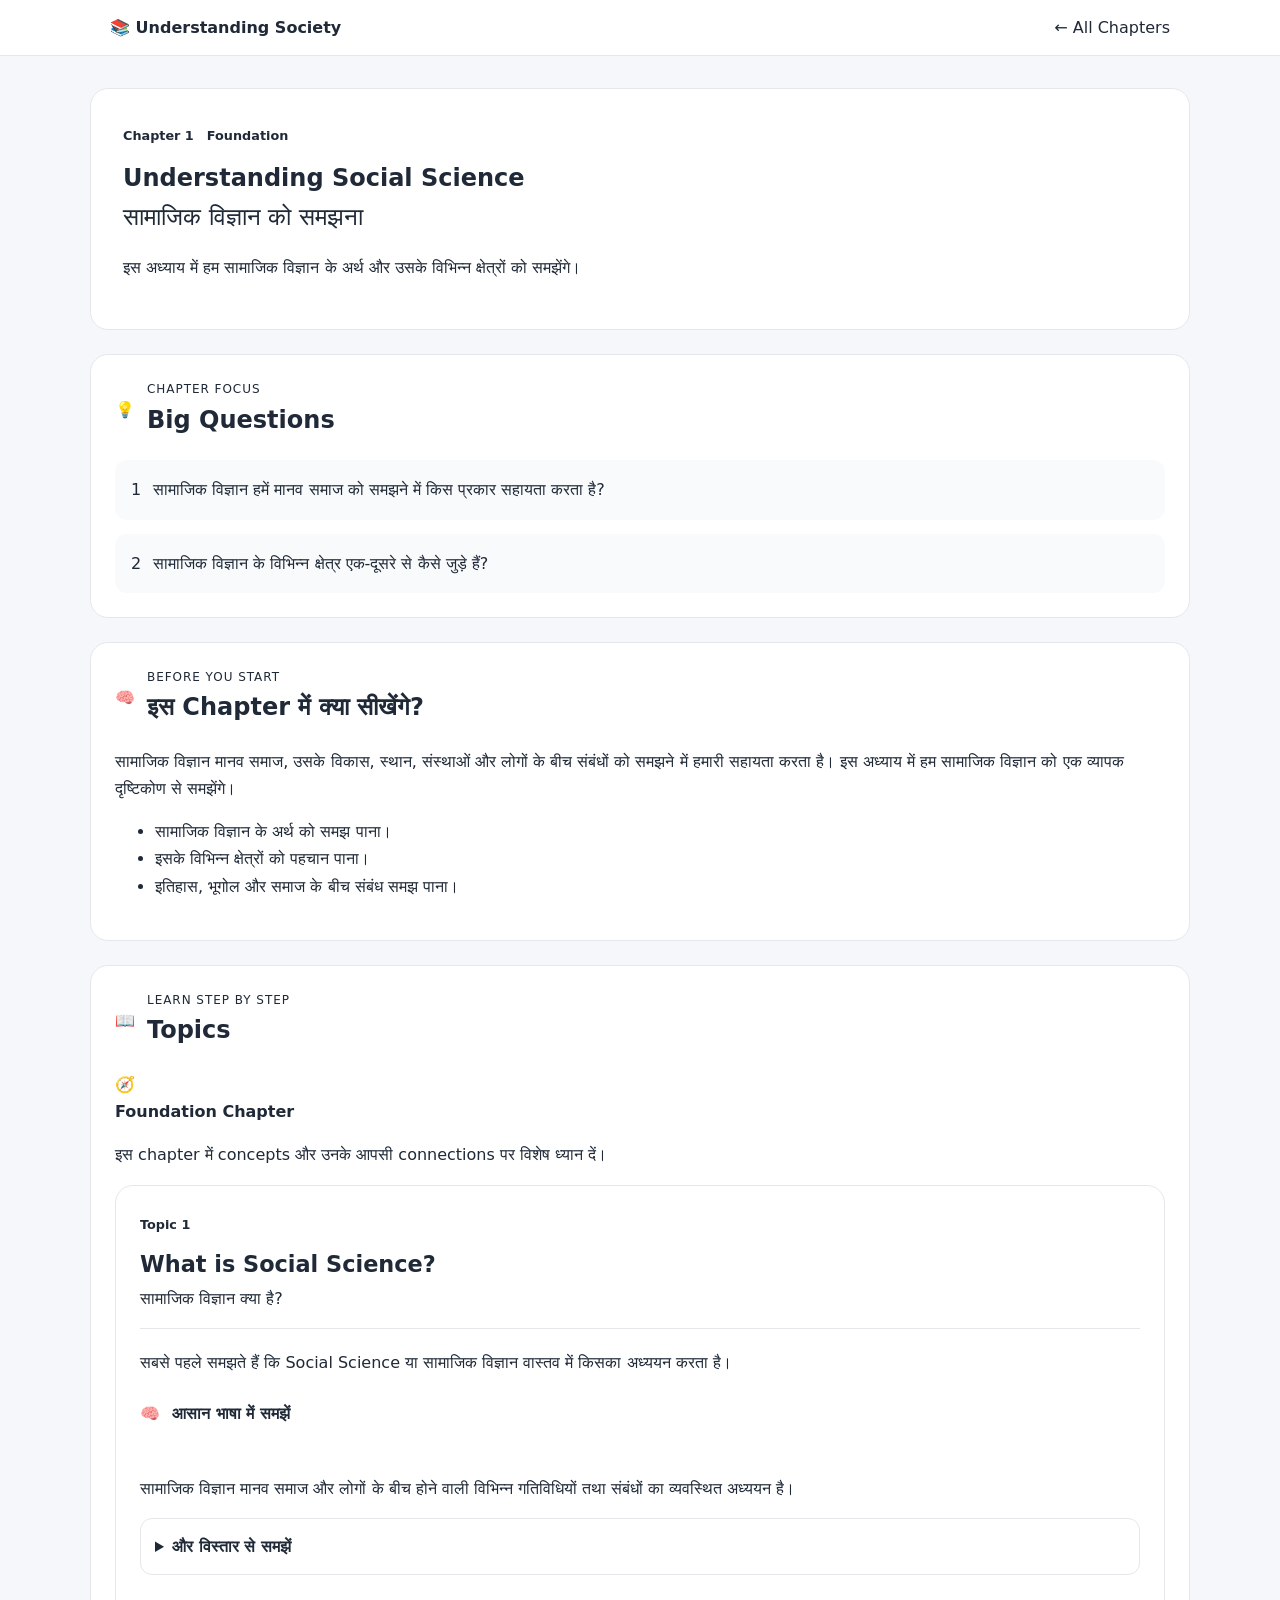
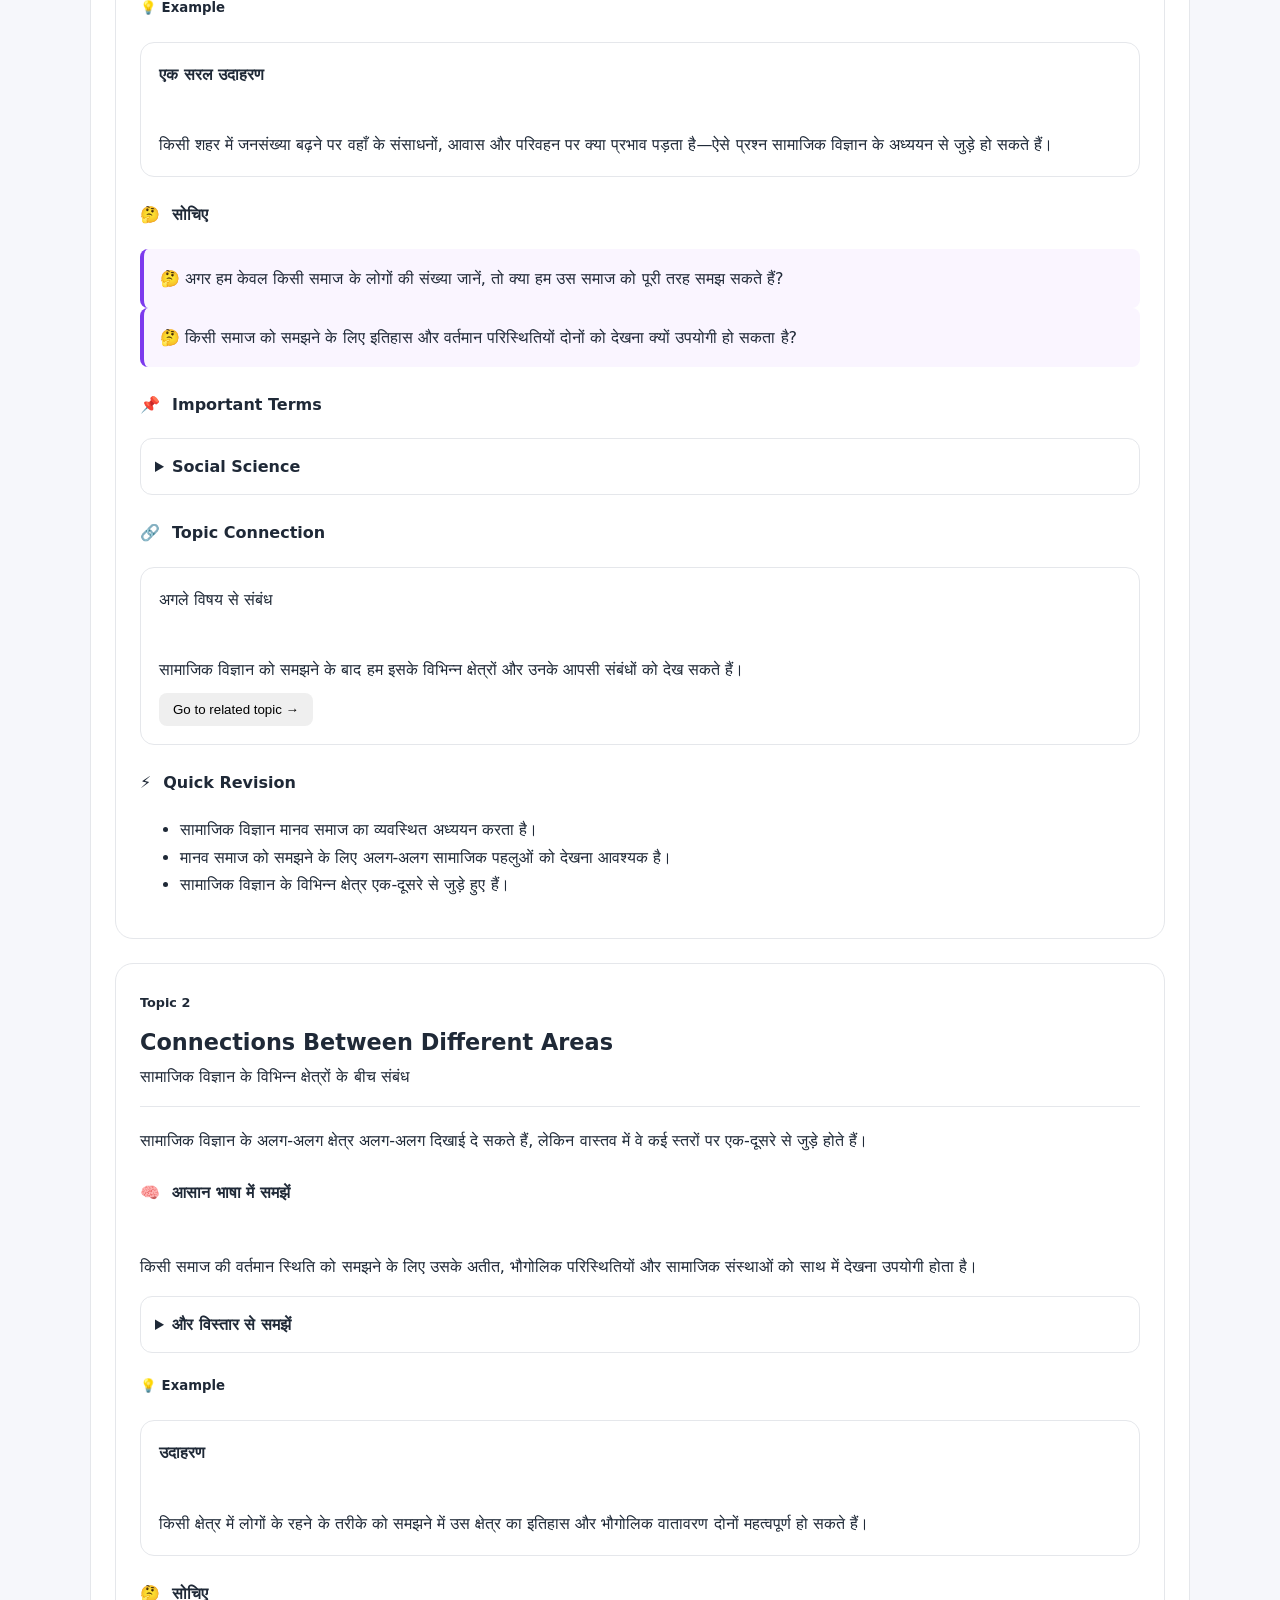
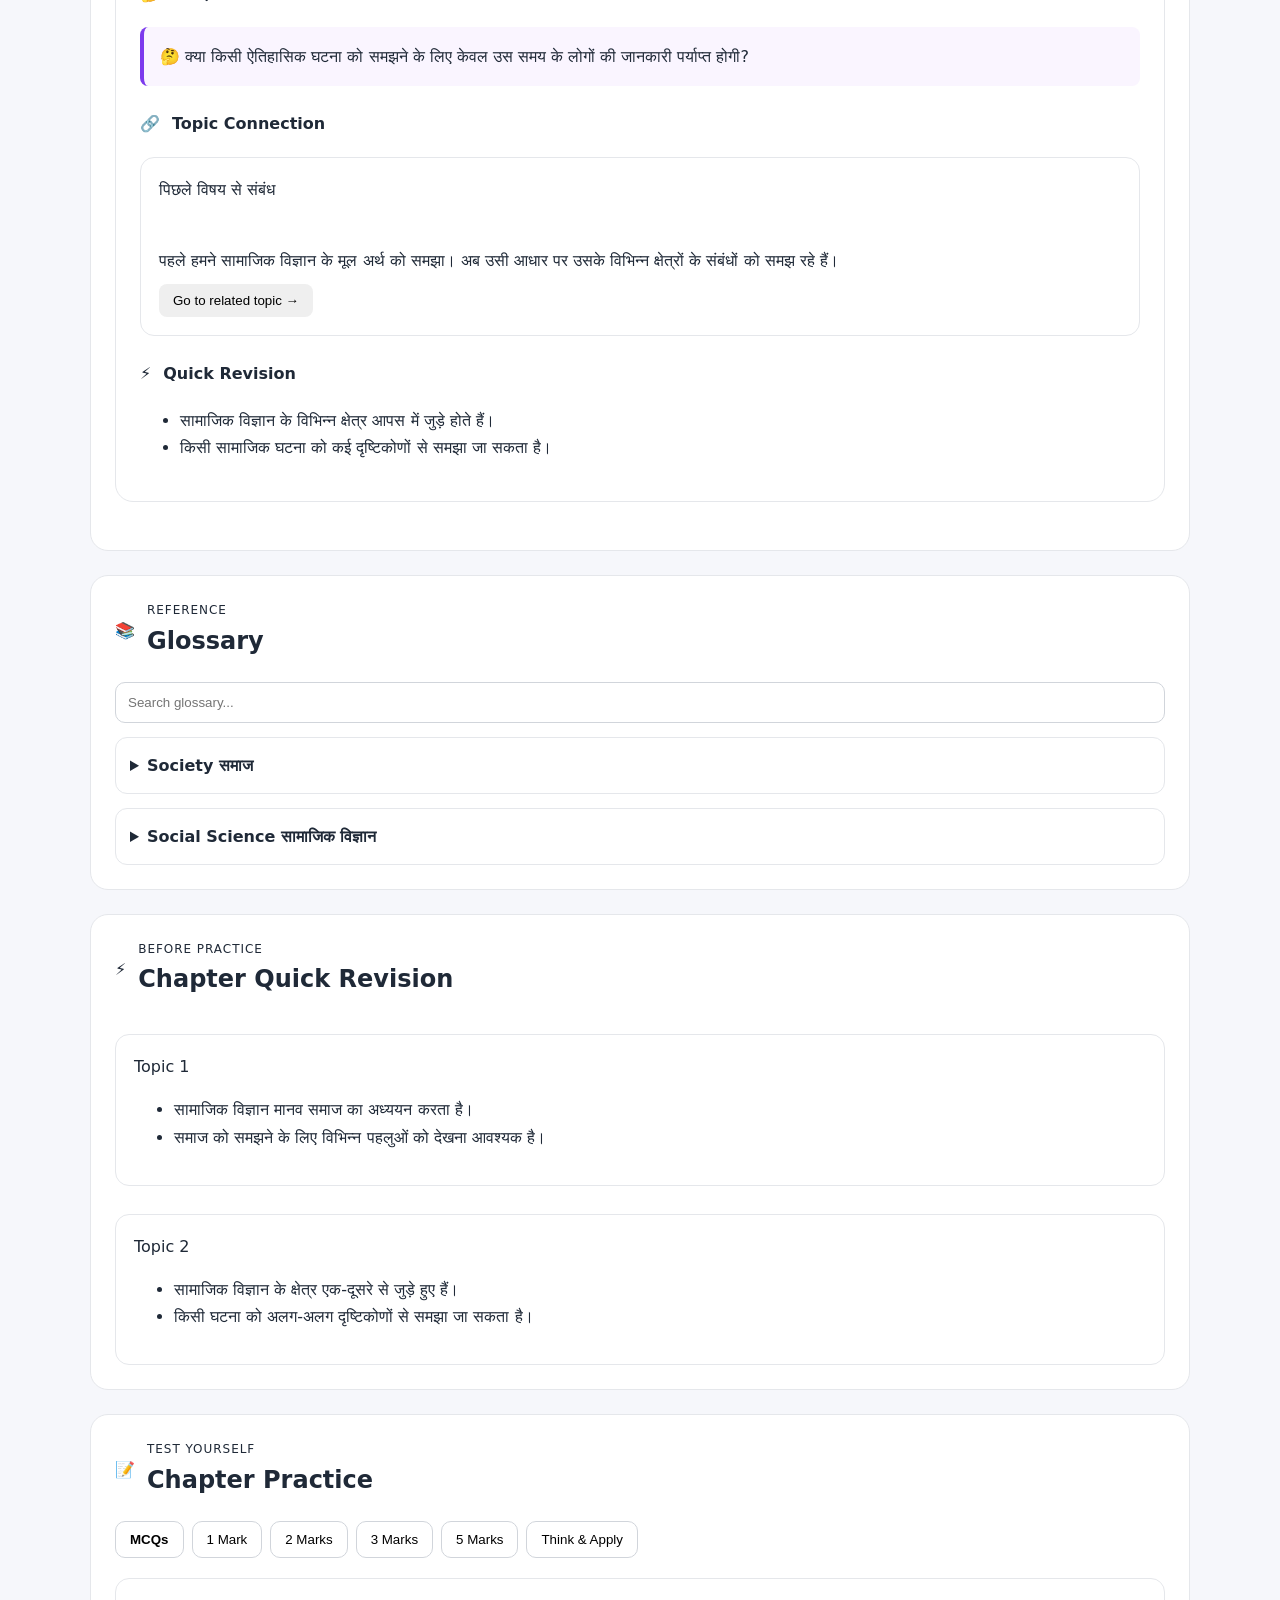
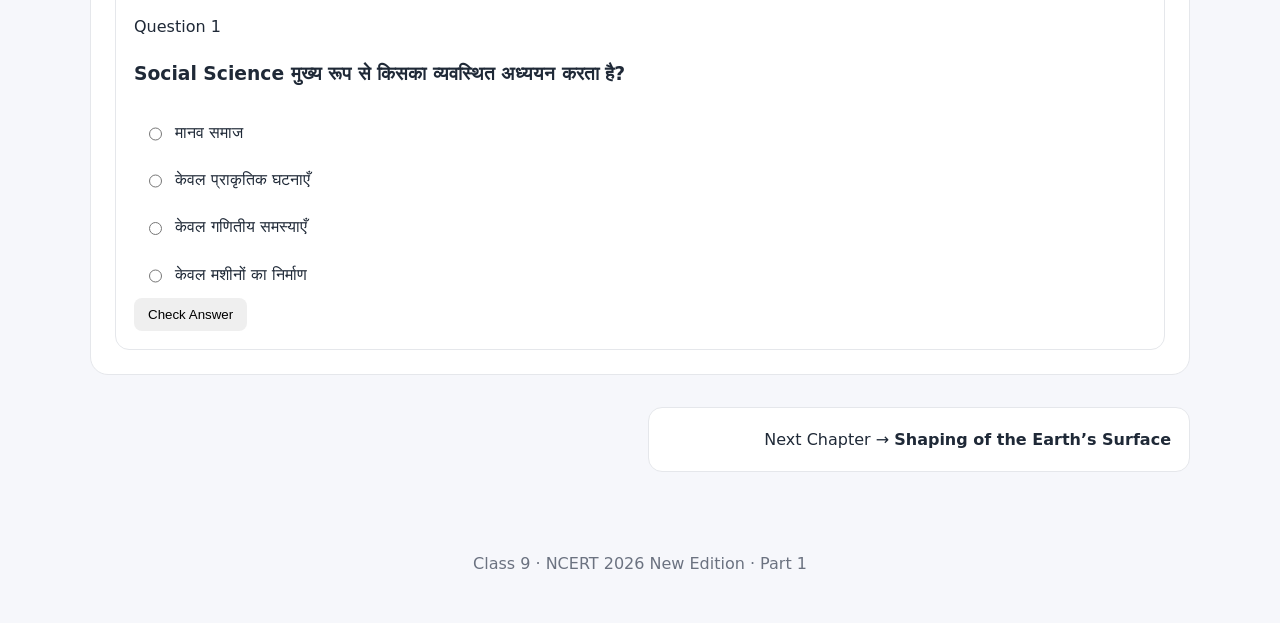
==== chapter.html @ 1501742d "feat: add dynamic social science learning foundation" ====
<!DOCTYPE html>
<html lang="hi">

<head>
    <meta charset="UTF-8">
    <meta name="viewport" content="width=device-width, initial-scale=1.0">

    <title>Chapter | Understanding Society</title>

    <link rel="stylesheet" href="./css/chapter.css">
</head>

<body>

    <header class="site-header">
        <div class="header-inner">

            <a href="./index.html" class="brand">
                📚 Understanding Society
            </a>

            <a href="./index.html" class="back-link">
                ← All Chapters
            </a>

        </div>
    </header>


    <main id="chapter-content">

        <!-- Loading state -->
        <section id="chapter-loading" class="state-card">
            Loading chapter...
        </section>

    </main>


    <footer class="site-footer">
        <p>
            Class 9 · NCERT 2026 New Edition · Part 1
        </p>
    </footer>


    <!--
        IMPORTANT:
        This page uses ES Modules.
        Run through Live Server / local HTTP server.
        Do not directly open chapter.html with file://
    -->

    <script type="module" src="./js/chapter.js"></script>

</body>

</html>
---- css/chapter.css ----
* {
    box-sizing: border-box;
}

html {
    scroll-behavior: smooth;
}

body {
    margin: 0;
    font-family: system-ui, sans-serif;
    background: #f6f7fb;
    color: #1f2937;
    line-height: 1.7;
}

.site-header {
    position: sticky;
    top: 0;
    z-index: 100;
    background: #ffffff;
    border-bottom: 1px solid #e5e7eb;
}

.header-inner {
    max-width: 1100px;
    margin: auto;
    padding: 14px 20px;

    display: flex;
    align-items: center;
    justify-content: space-between;
    gap: 16px;
}

.brand,
.back-link {
    text-decoration: none;
    color: inherit;
}

.brand {
    font-weight: 700;
}

main {
    width: min(1100px, calc(100% - 32px));
    margin: 32px auto;
}

.content-section,
.chapter-header,
.topic-card {
    background: #ffffff;
    border: 1px solid #e5e7eb;
    border-radius: 18px;
    padding: 24px;
    margin-bottom: 24px;
}

.chapter-header {
    padding: 32px;
}

.chapter-number,
.subject-badge,
.topic-number,
.question-meta {
    display: inline-block;
    font-size: 0.8rem;
    font-weight: 700;
    margin-right: 8px;
}

.chapter-header h1 {
    margin: 16px 0 4px;
    line-height: 1.2;
}

.chapter-header h2 {
    margin: 0;
    font-weight: 500;
}

.section-heading {
    display: flex;
    align-items: center;
    gap: 12px;
    margin-bottom: 20px;
}

.section-heading h2,
.section-heading h3,
.section-heading h4 {
    margin: 0;
}

.eyebrow {
    margin: 0;
    font-size: 0.75rem;
    text-transform: uppercase;
    letter-spacing: 0.08em;
}

.question-list,
.terms-grid,
.revision-grid {
    display: grid;
    gap: 14px;
}

.big-question {
    display: flex;
    gap: 12px;
    padding: 16px;
    background: #f8fafc;
    border-radius: 12px;
}

.big-question p {
    margin: 0;
}

.topic-header {
    border-bottom: 1px solid #e5e7eb;
    padding-bottom: 16px;
    margin-bottom: 20px;
}

.topic-header h3 {
    margin: 8px 0 2px;
    font-size: 1.4rem;
}

.topic-hindi-title {
    margin: 0;
}

.topic-section {
    margin-top: 24px;
}

.topic-section p {
    white-space: pre-line;
}

.deep-dive,
.glossary-item,
.term-card {
    border: 1px solid #e5e7eb;
    border-radius: 12px;
    padding: 14px;
    margin-top: 14px;
}

summary {
    cursor: pointer;
    font-weight: 600;
}

.curiosity-card {
    padding: 16px;
    border-left: 4px solid #7c3aed;
    background: #faf5ff;
    border-radius: 8px;
}

.terms-grid {
    grid-template-columns: repeat(auto-fit, minmax(180px, 1fr));
}

.term-card {
    margin: 0;
}

.term-details {
    padding-top: 12px;
}

.connection-card,
.example-card,
.revision-card,
.apply-question,
.written-question,
.mcq-card {
    padding: 18px;
    border: 1px solid #e5e7eb;
    border-radius: 14px;
    margin-top: 14px;
}

.connection-card p,
.example-card p {
    margin-bottom: 0;
}

.topic-jump,
.check-answer {
    border: 0;
    border-radius: 8px;
    padding: 9px 14px;
    cursor: pointer;
}

.topic-jump {
    margin-top: 10px;
}

.history-timeline {
    display: flex;
    gap: 12px;
    overflow-x: auto;
    padding: 20px 4px;
}

.timeline-event {
    min-width: 180px;
    border: 1px solid #e5e7eb;
    background: #ffffff;
    padding: 16px;
    border-radius: 14px;
    text-align: left;
    cursor: pointer;
}

.timeline-event strong,
.timeline-event small {
    display: block;
}

.timeline-date {
    font-size: 0.8rem;
    font-weight: 700;
}

.process-step,
.concept-node,
.chain-node {
    display: flex;
    gap: 14px;
    padding: 16px;
    border: 1px solid #e5e7eb;
    border-radius: 12px;
    margin-top: 12px;
}

.process-step>span,
.concept-node>span,
.chain-node>span {
    min-width: 32px;
    height: 32px;
    display: grid;
    place-items: center;
    border-radius: 50%;
    background: #eef2ff;
    font-weight: 700;
}

.practice-tabs {
    display: flex;
    gap: 8px;
    overflow-x: auto;
    margin-bottom: 20px;
}

.practice-tab {
    flex-shrink: 0;
    border: 1px solid #d1d5db;
    background: #ffffff;
    padding: 10px 14px;
    border-radius: 10px;
    cursor: pointer;
}

.practice-tab.active {
    font-weight: 700;
}

.practice-panel {
    display: none;
}

.practice-panel.active {
    display: block;
}

.mcq-option {
    display: flex;
    gap: 10px;
    padding: 10px;
    cursor: pointer;
}

.mcq-feedback {
    margin-top: 14px;
    padding: 12px;
    border-radius: 10px;
}

.mcq-feedback.correct {
    background: #ecfdf5;
}

.mcq-feedback.wrong {
    background: #fff7ed;
}

.mcq-feedback.warning {
    background: #fefce8;
}

.glossary-search input {
    width: 100%;
    padding: 12px;
    border: 1px solid #d1d5db;
    border-radius: 10px;
}

.chapter-navigation {
    display: grid;
    grid-template-columns: 1fr 1fr;
    gap: 16px;
    margin-top: 32px;
}

.nav-card {
    padding: 18px;
    background: #ffffff;
    border: 1px solid #e5e7eb;
    border-radius: 14px;
    text-decoration: none;
    color: inherit;
}

.nav-card.next {
    text-align: right;
}

.topic-highlight {
    outline: 3px solid #a78bfa;
    transition: outline 0.2s ease;
}

.state-card {
    padding: 40px;
    text-align: center;
    background: #ffffff;
    border-radius: 18px;
}

.site-footer {
    text-align: center;
    padding: 30px;
    color: #6b7280;
}


@media (max-width: 640px) {

    main {
        width: min(100% - 20px, 1100px);
        margin: 20px auto;
    }

    .content-section,
    .chapter-header,
    .topic-card {
        padding: 18px;
        border-radius: 14px;
    }

    .chapter-header {
        padding: 22px;
    }

    .chapter-header h1 {
        font-size: 1.7rem;
    }

    .chapter-navigation {
        grid-template-columns: 1fr;
    }

    .nav-card.next {
        text-align: left;
    }

    .header-inner {
        padding: 12px;
    }

    .brand {
        font-size: 0.9rem;
    }

    .back-link {
        font-size: 0.85rem;
    }
}

/* Home Page Styles */
.chapters-grid {
    display: grid;
    grid-template-columns: repeat(auto-fit, minmax(300px, 1fr));
    gap: 20px;
    margin-top: 24px;
}

.chapter-card {
    display: flex;
    flex-direction: column;
    justify-content: space-between;
    text-decoration: none;
    color: inherit;
    transition: transform 0.2s ease, box-shadow 0.2s ease;
}

.chapter-card:hover {
    transform: translateY(-3px);
    box-shadow: 0 10px 25px -5px rgba(0, 0, 0, 0.08);
}

.chapter-card h3 {
    margin: 12px 0 4px;
    font-size: 1.25rem;
}

.chapter-card h4 {
    margin: 0 0 12px;
    font-weight: 500;
    color: #4b5563;
}

.chapter-card p {
    margin-bottom: 20px;
    color: #6b7280;
}

.primary-button {
    display: inline-block;
    background: #4f46e5;
    color: #ffffff;
    padding: 10px 18px;
    border-radius: 10px;
    text-decoration: none;
    font-weight: 600;
    width: fit-content;
}

.primary-button:hover {
    background: #4338ca;
}
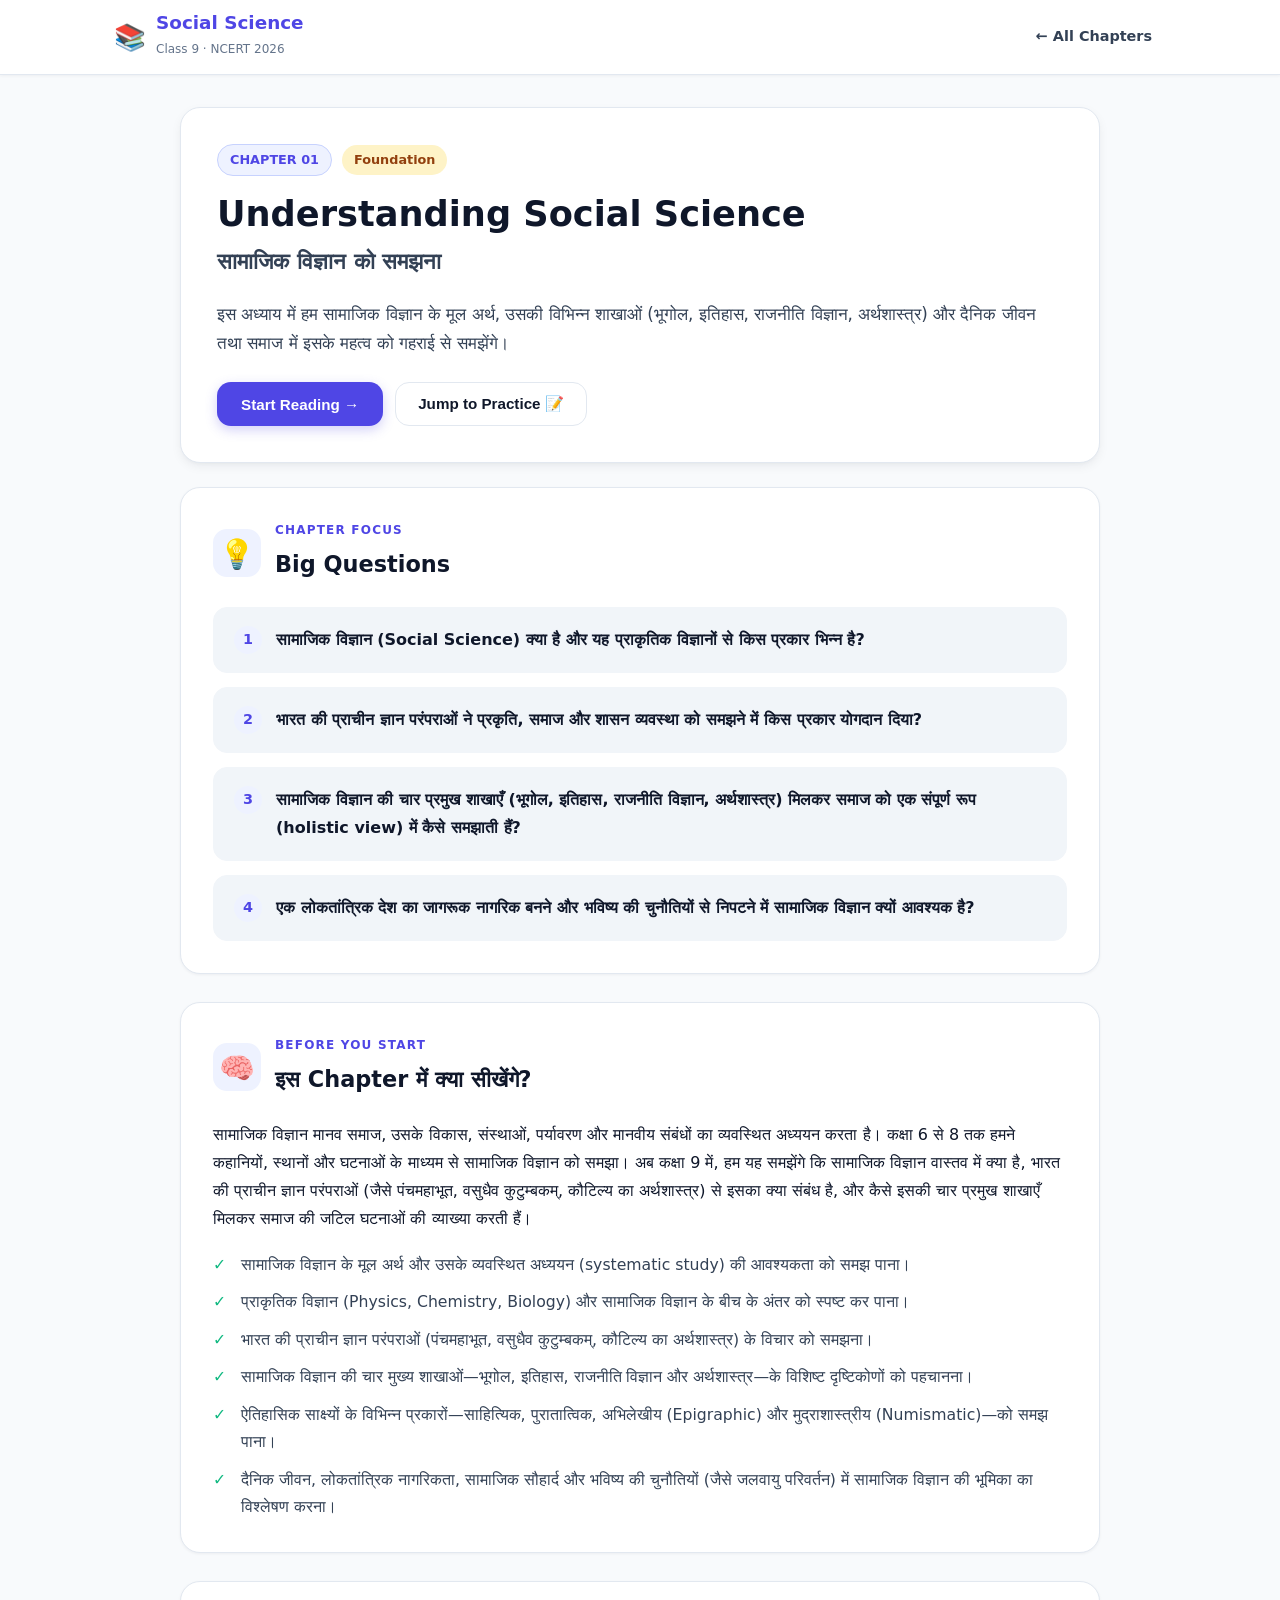
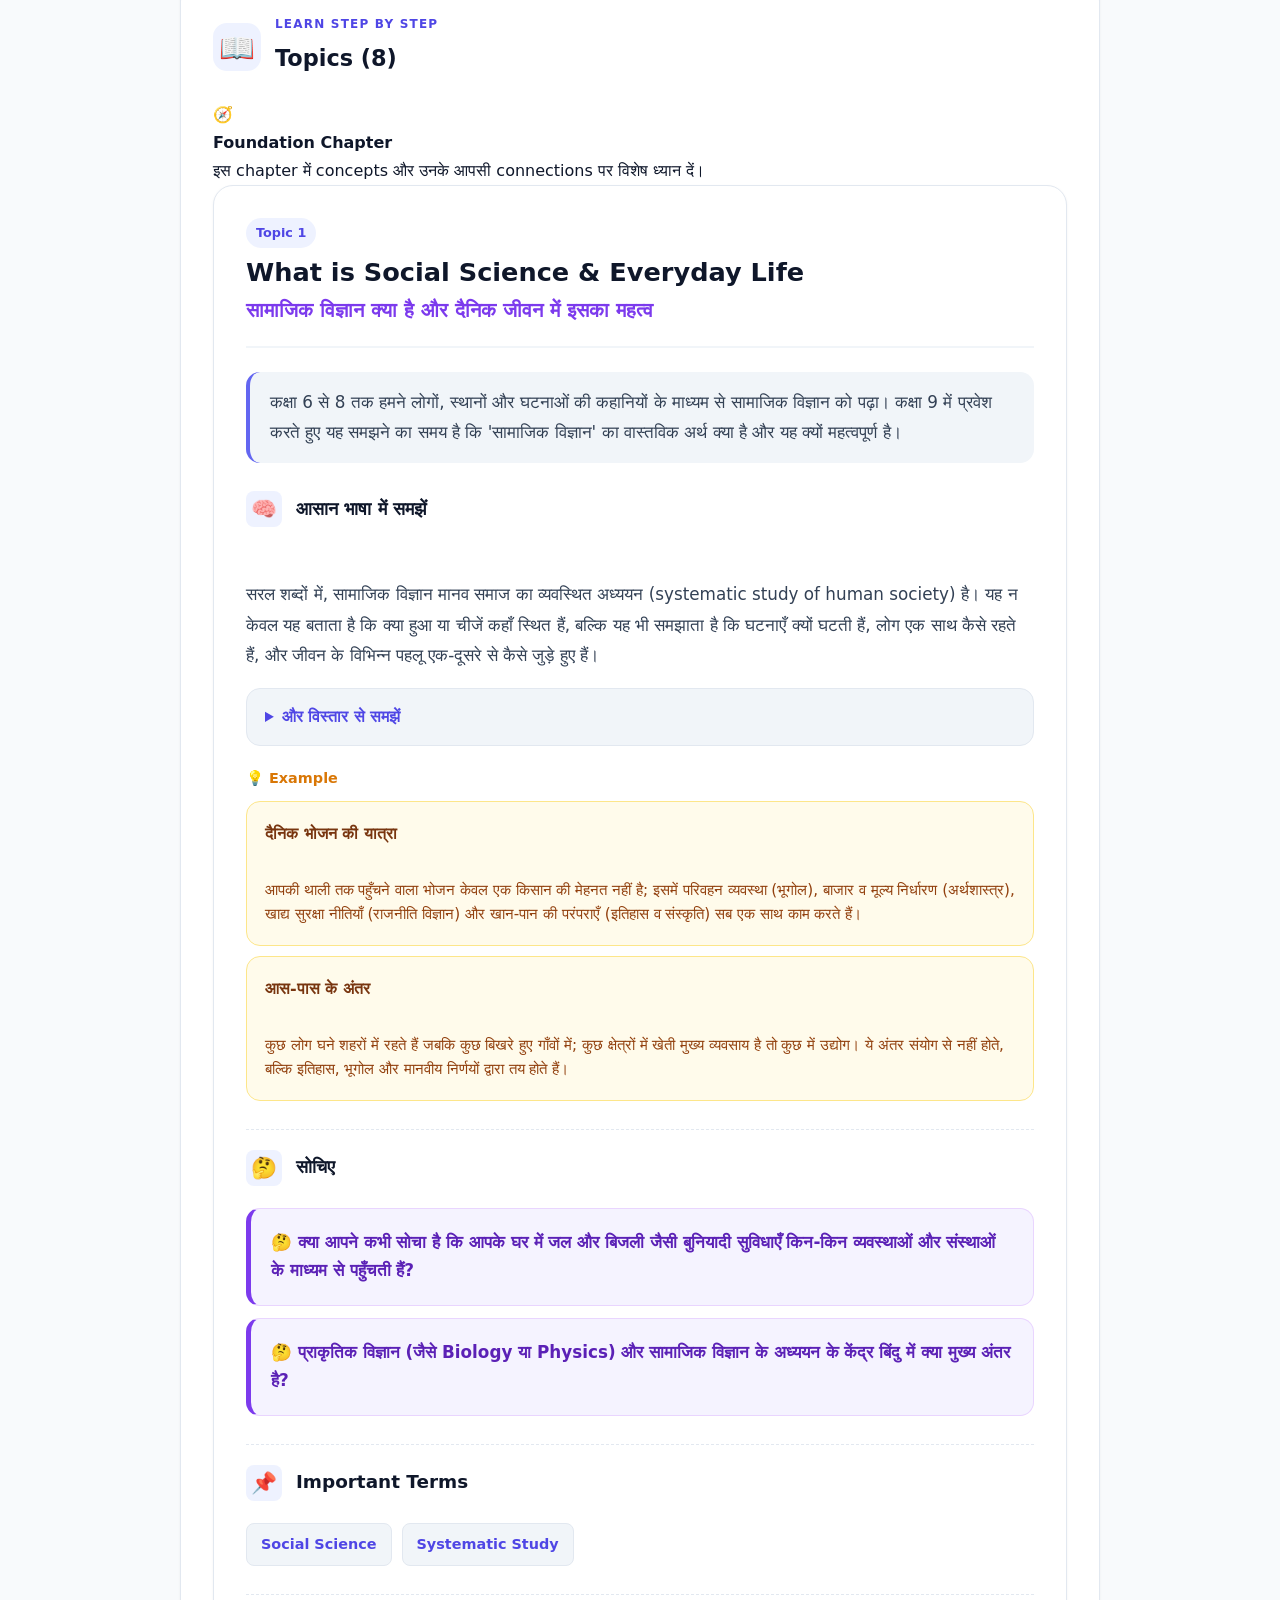
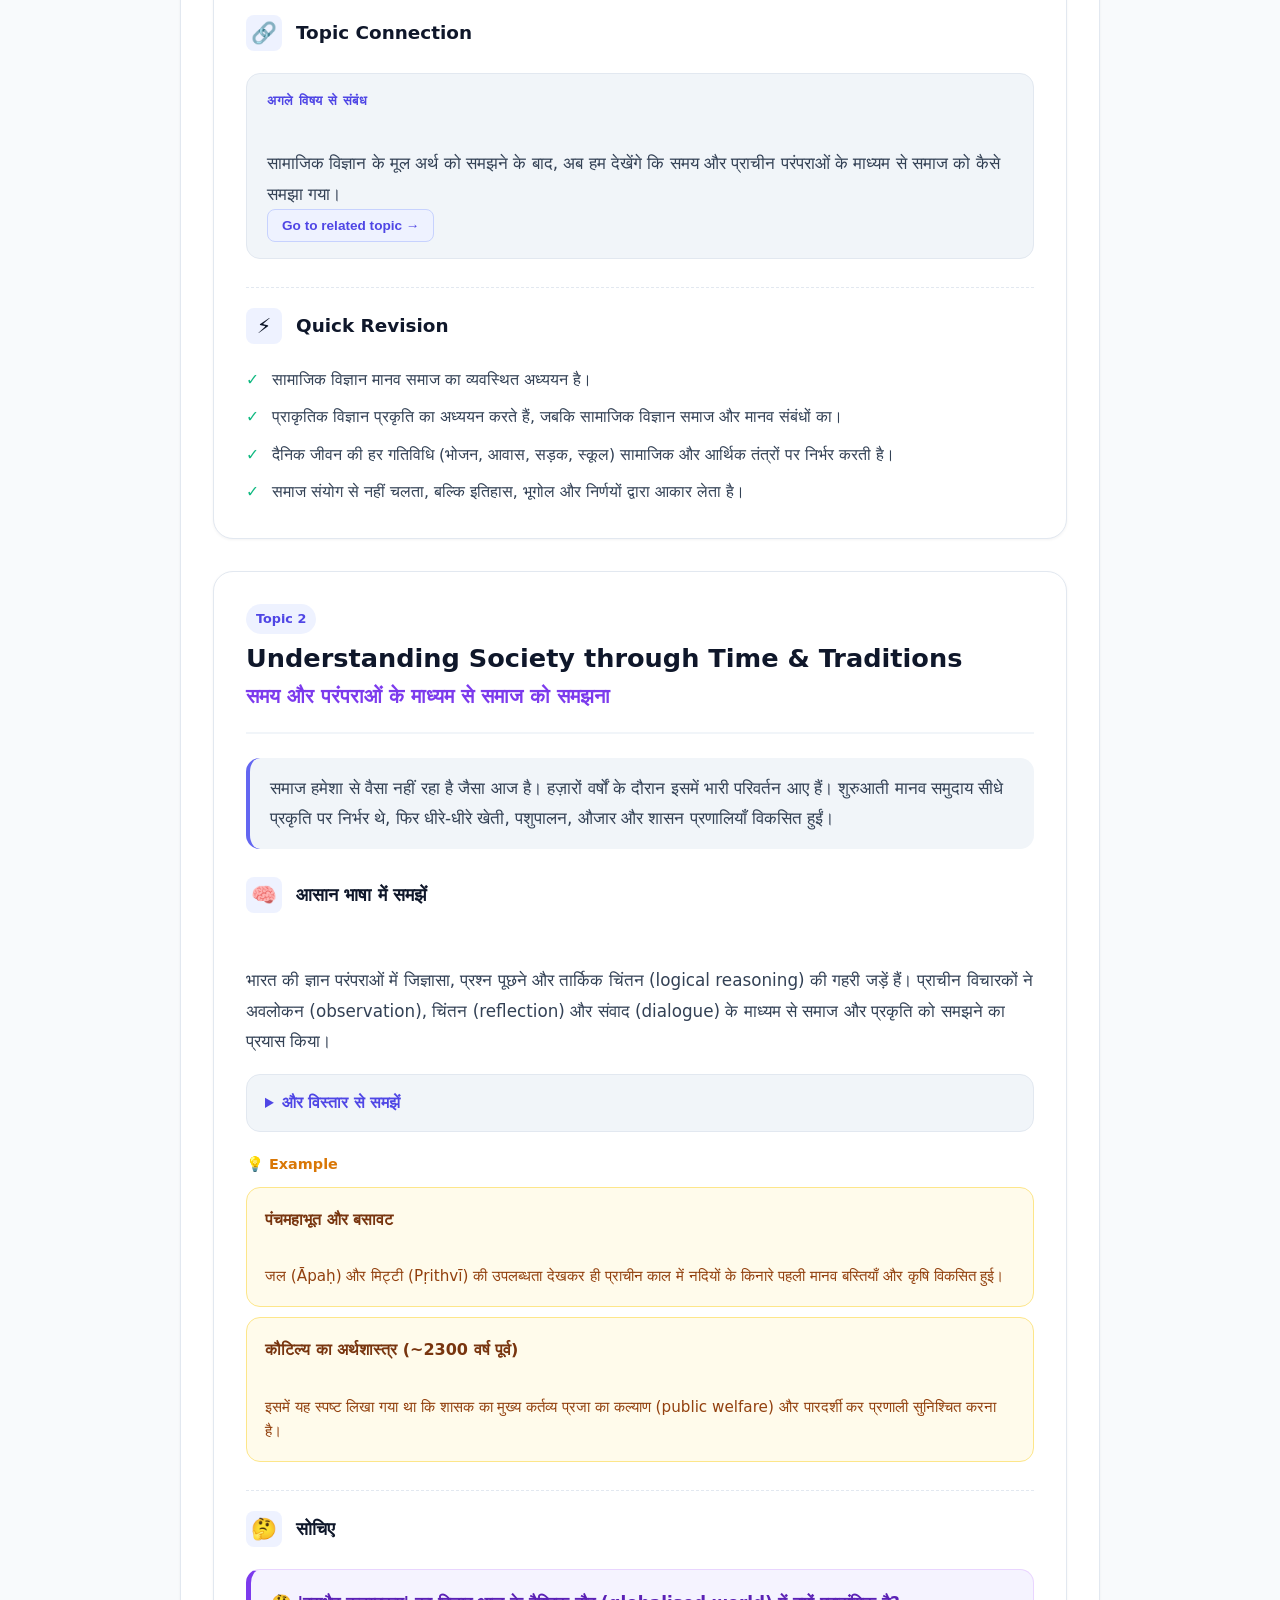
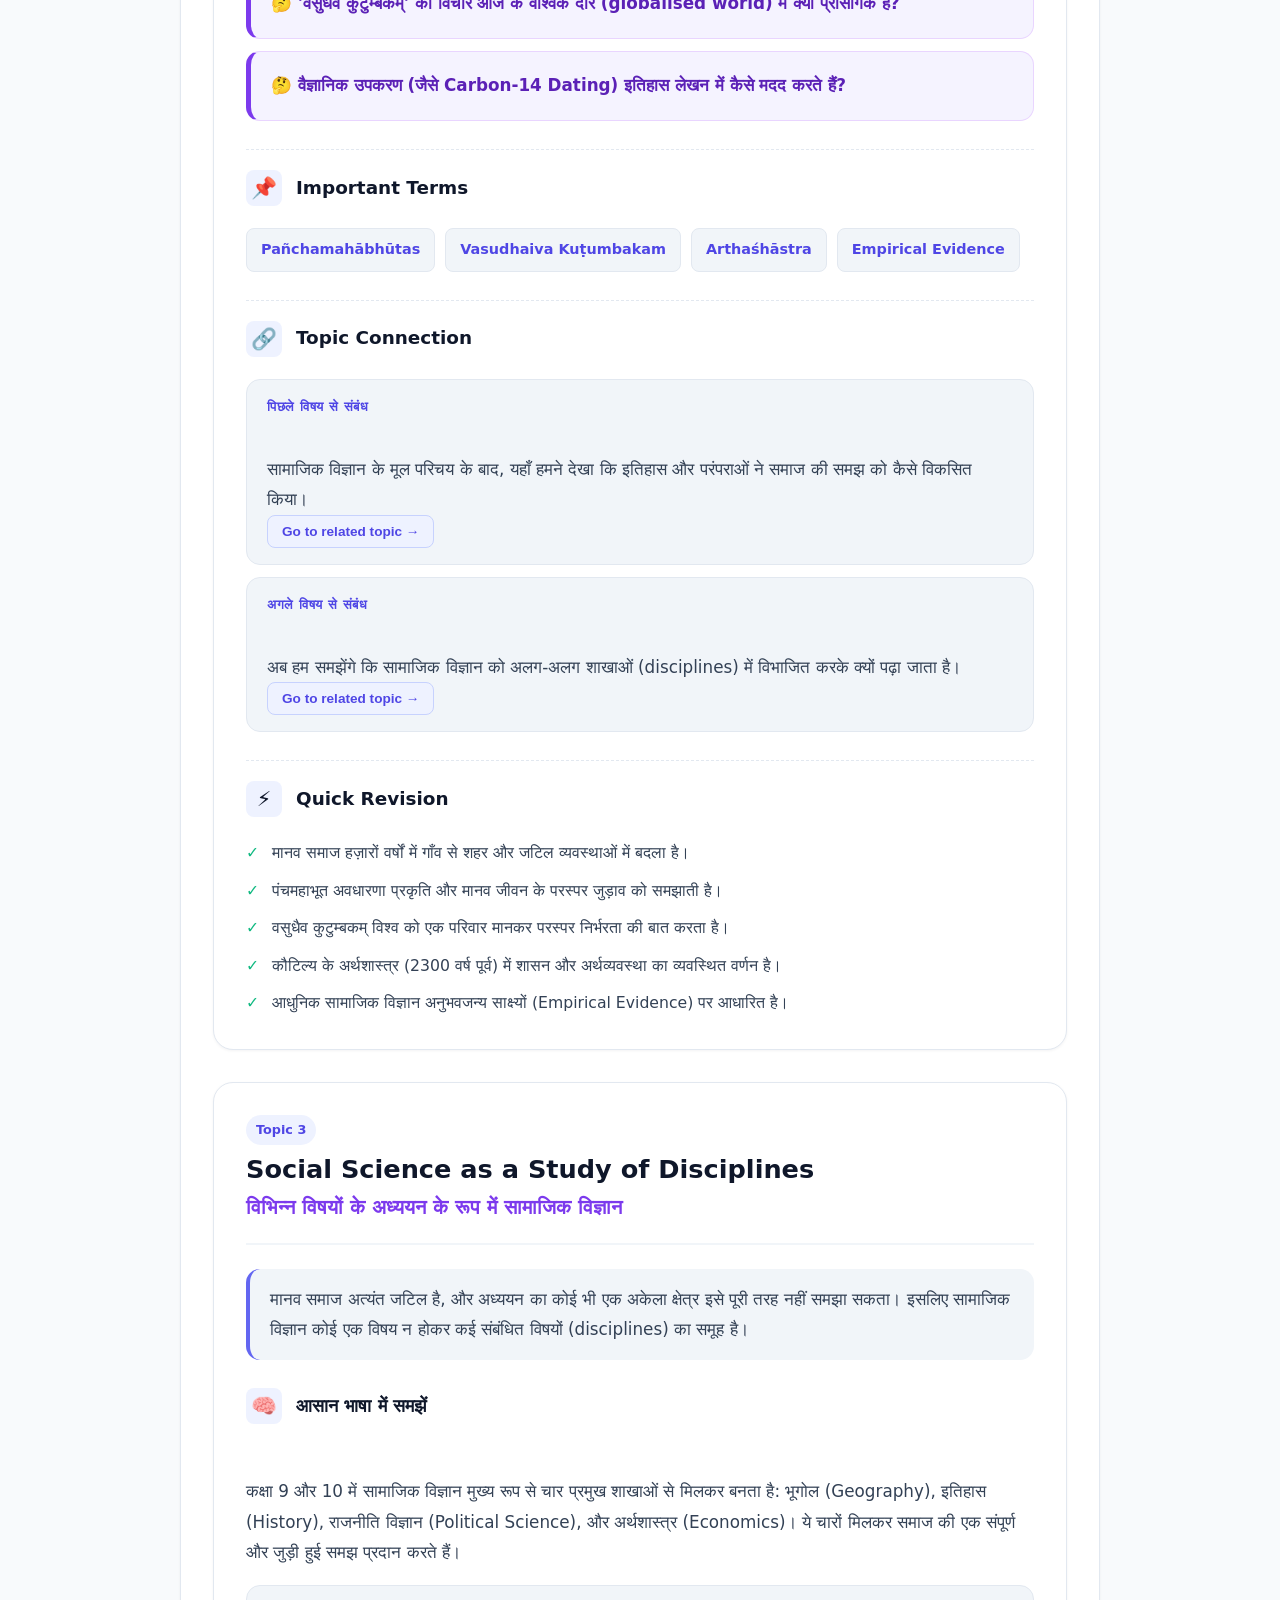
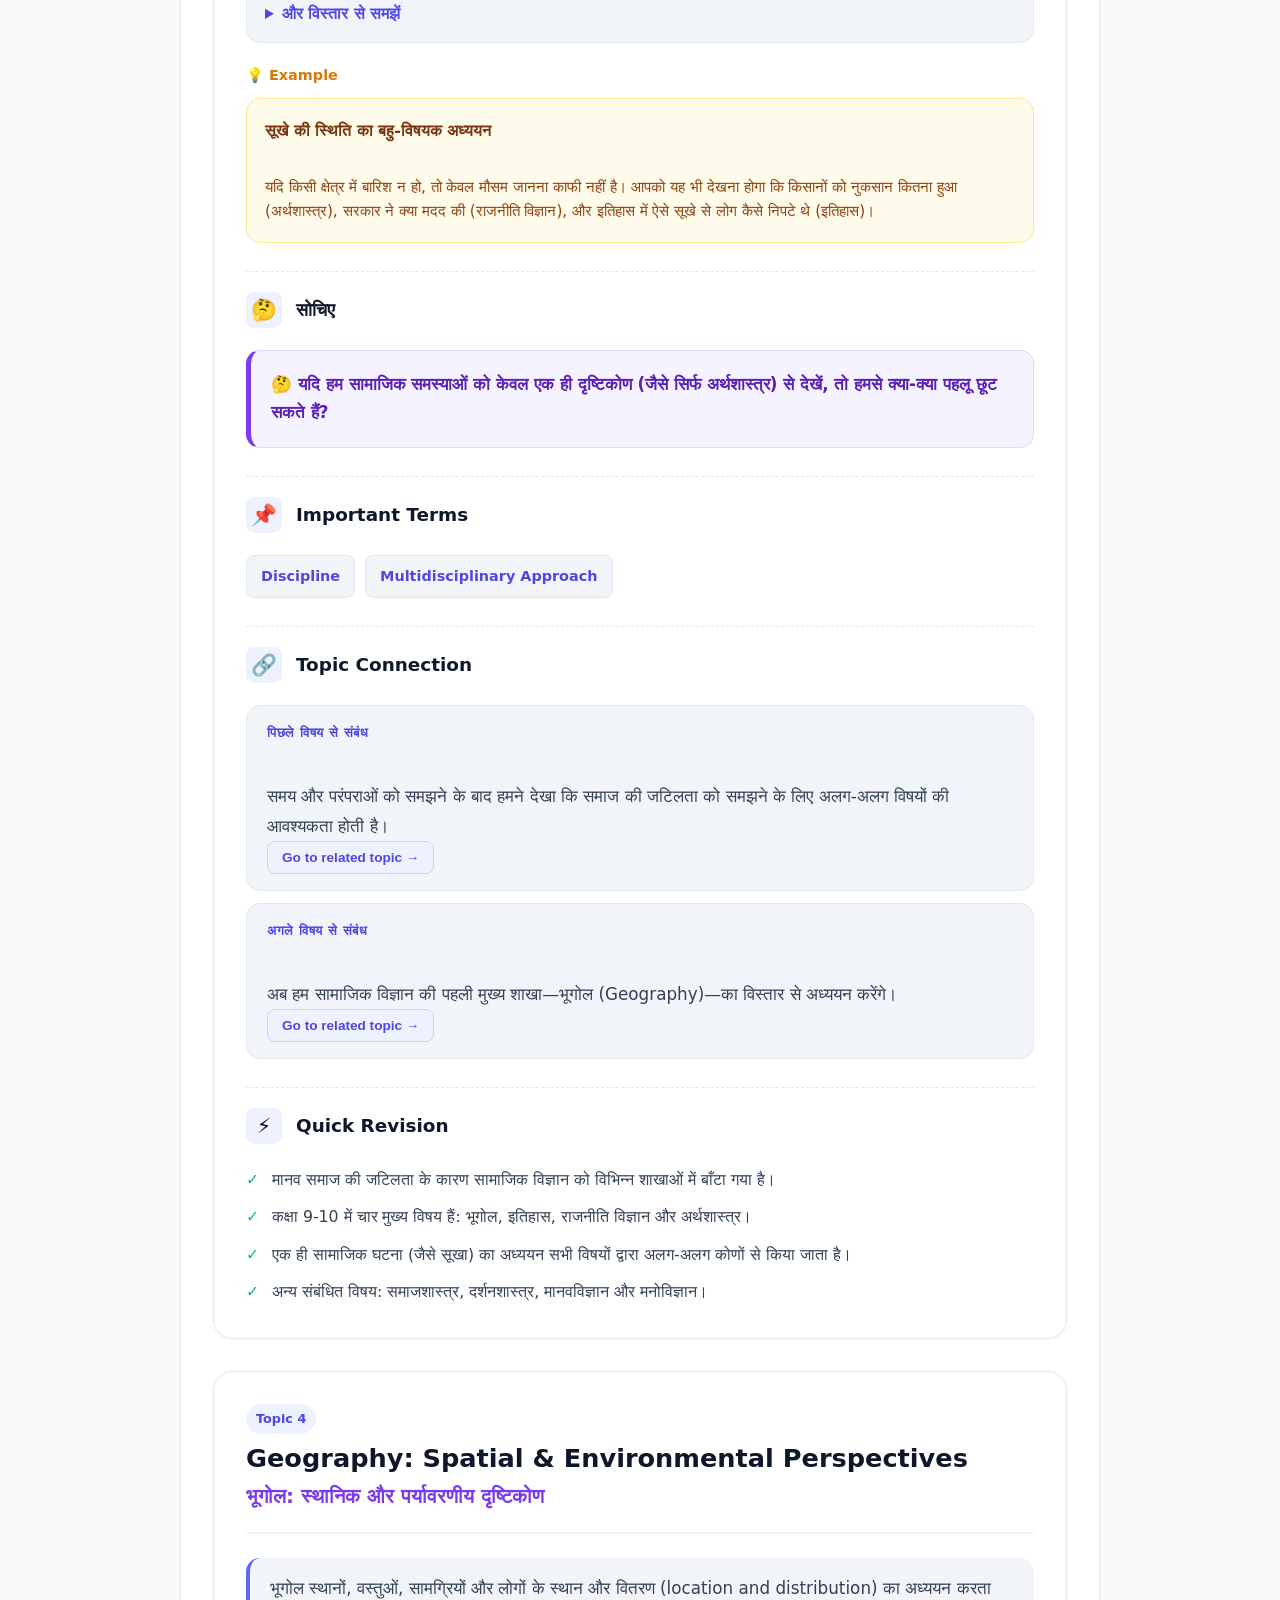
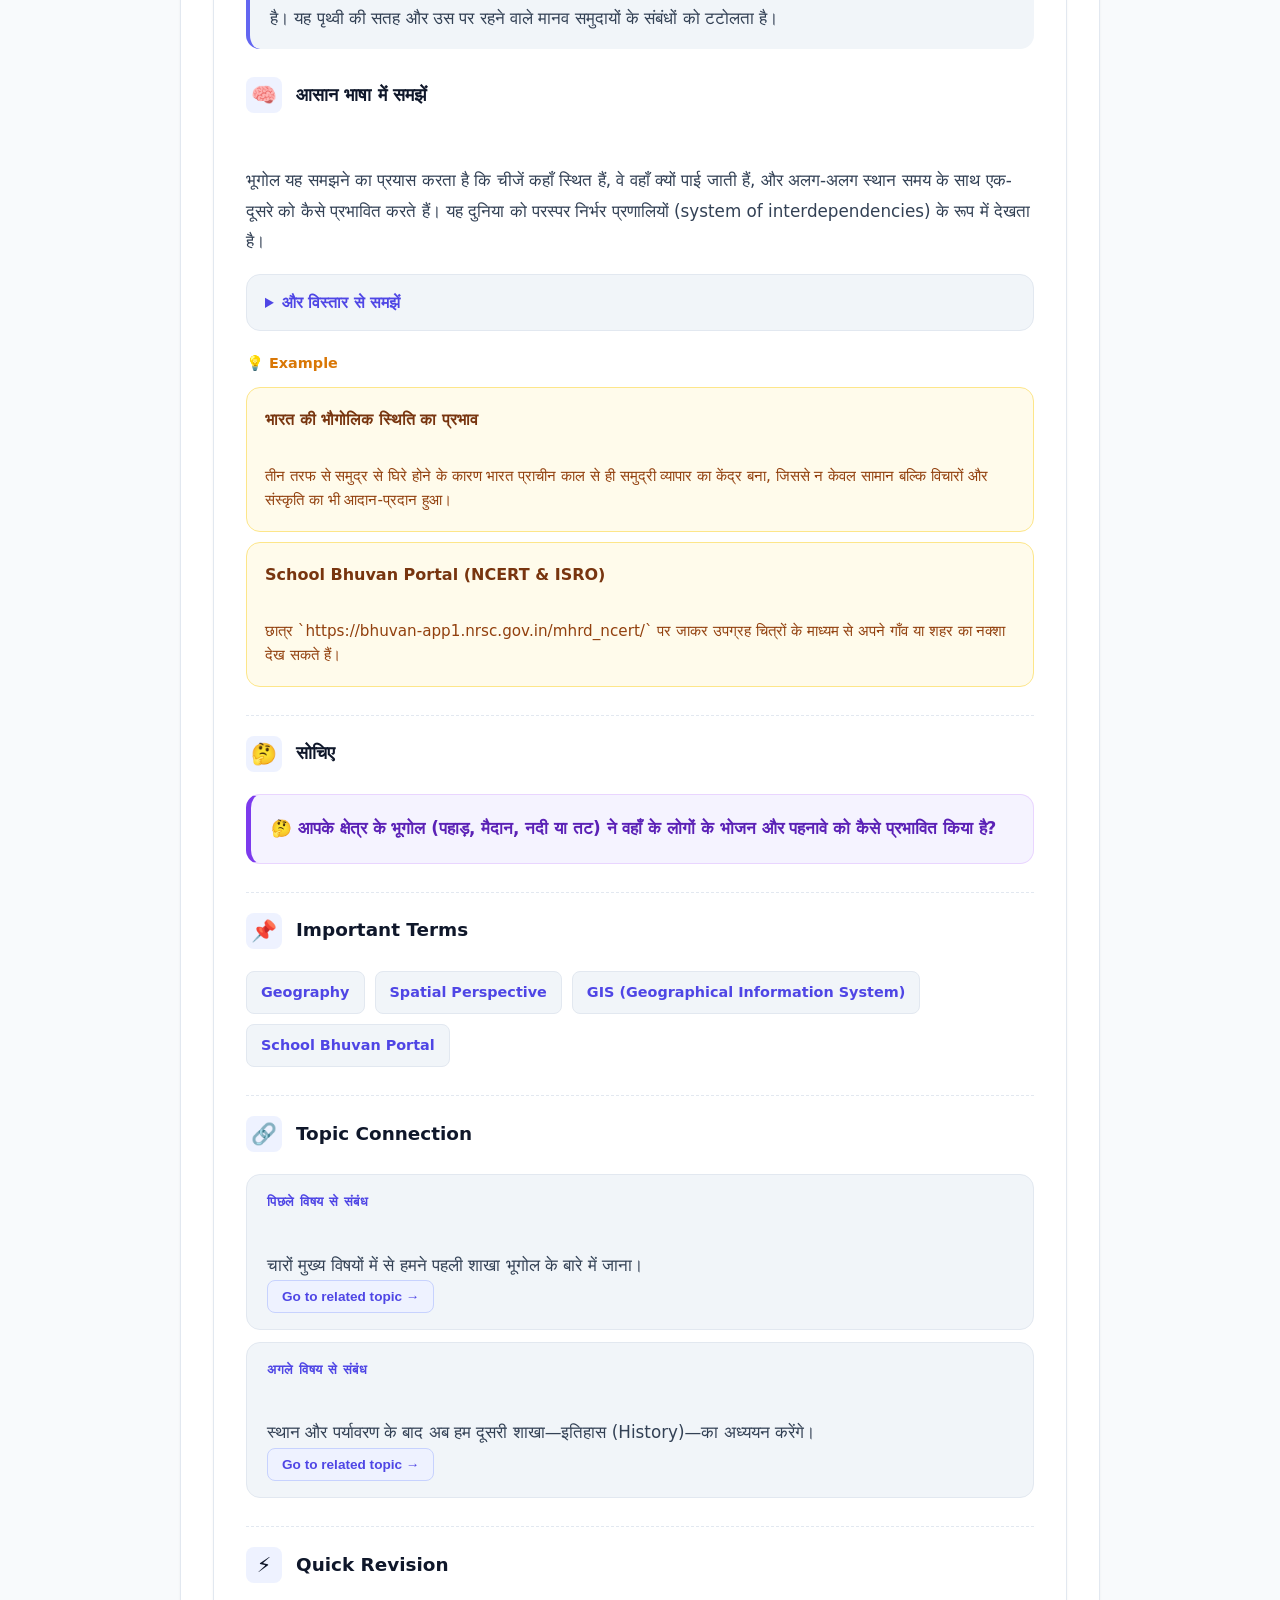
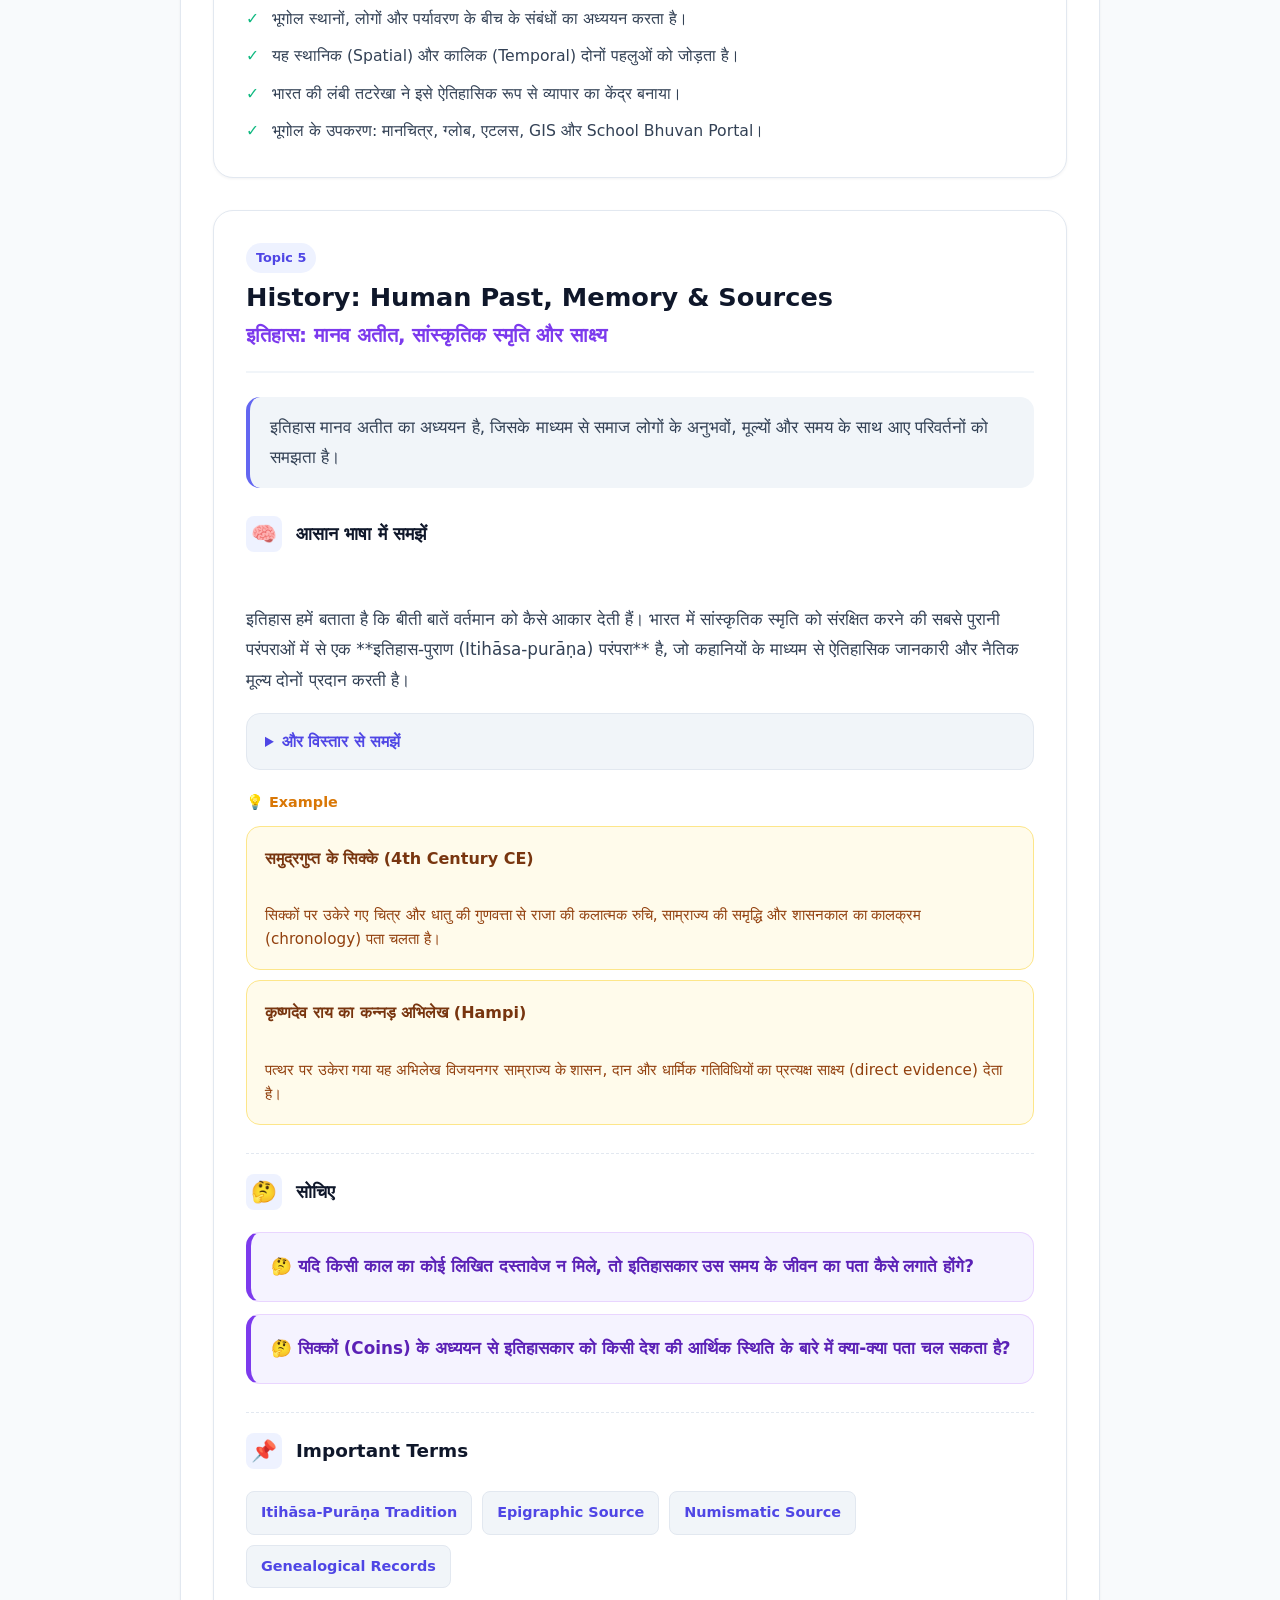
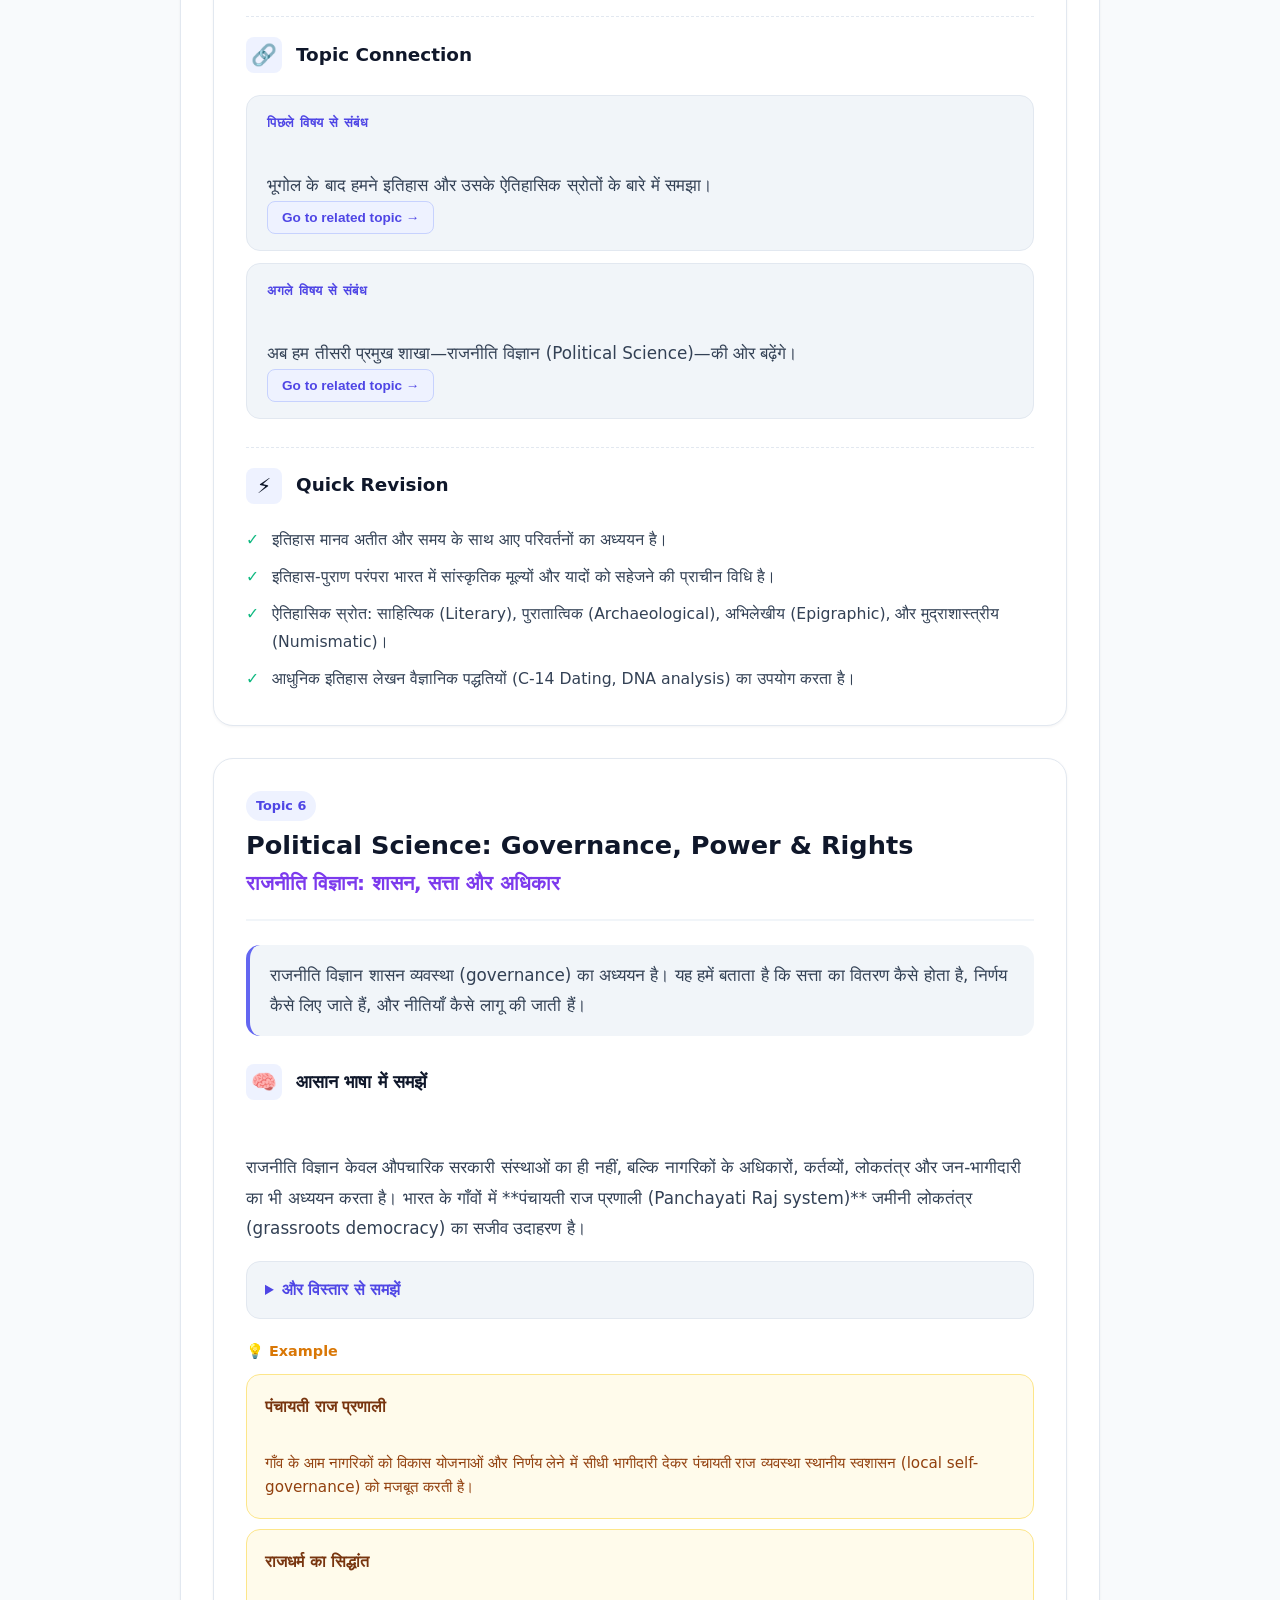
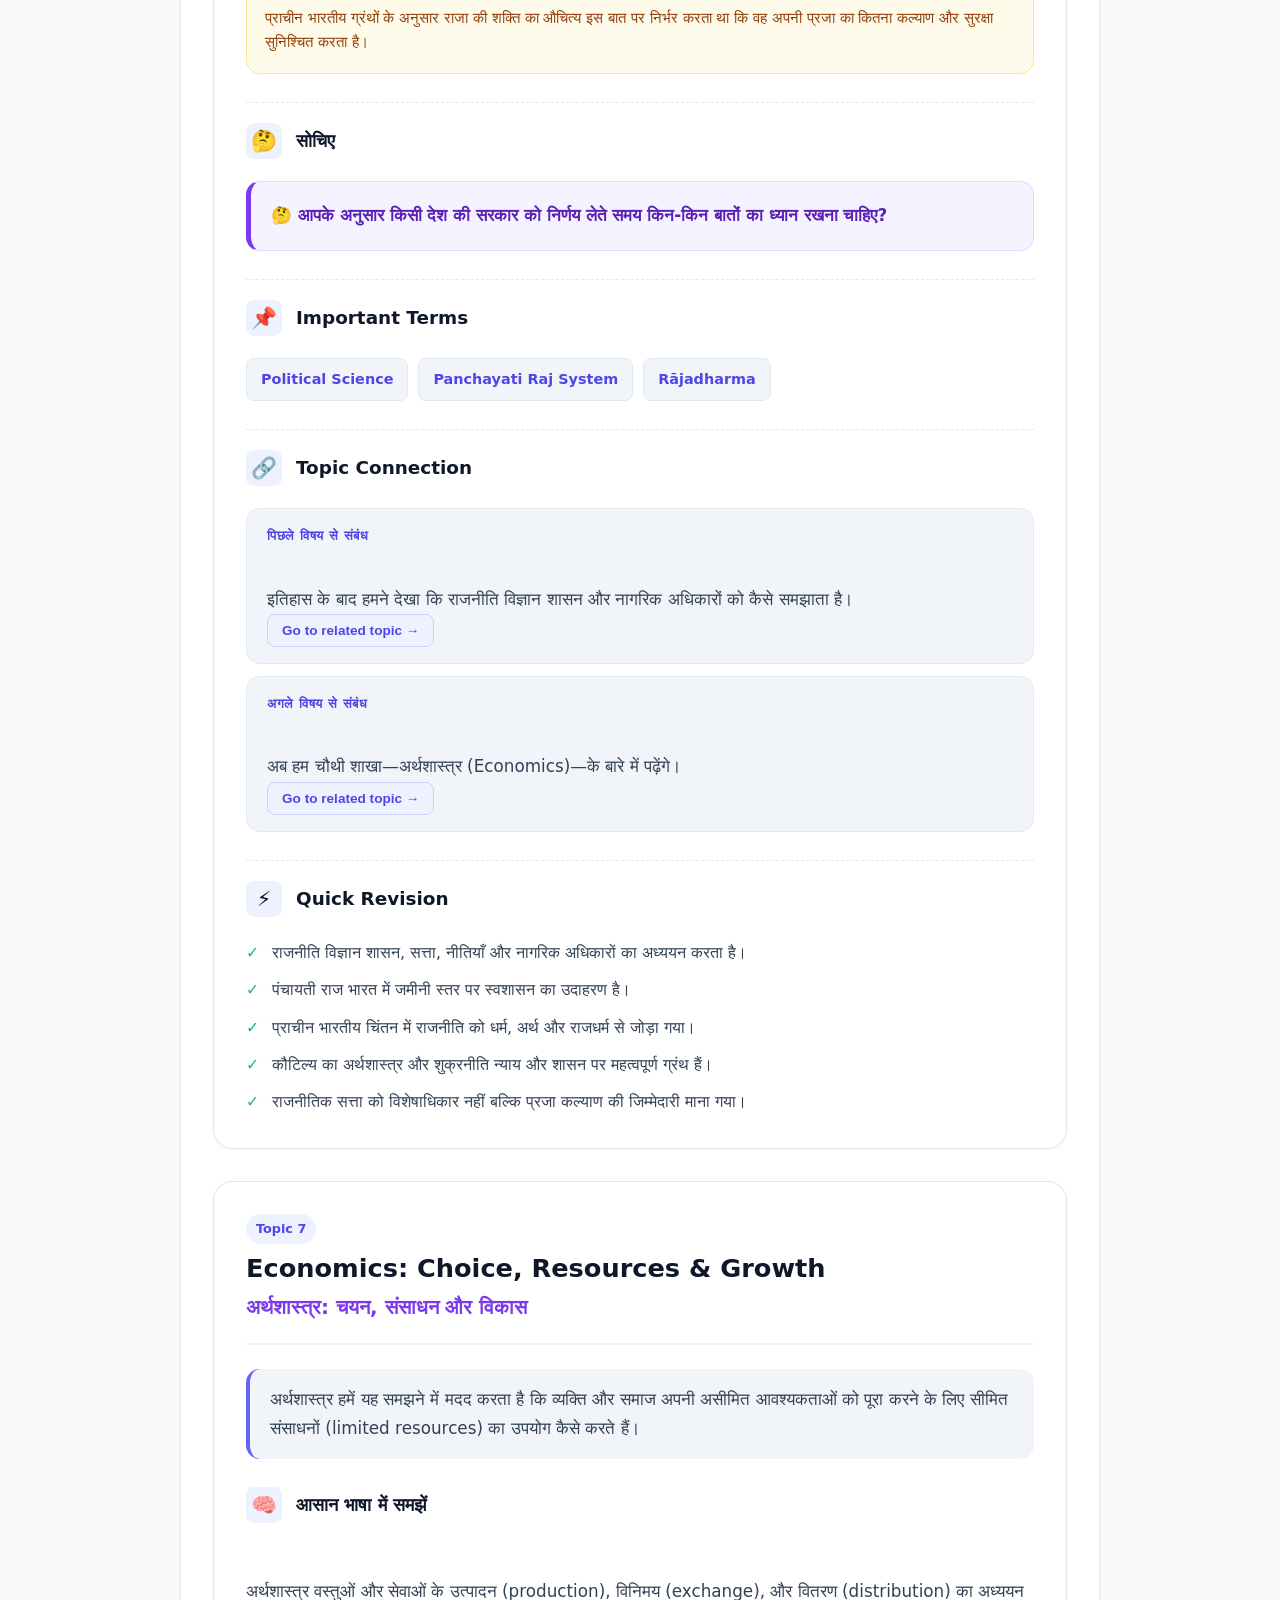
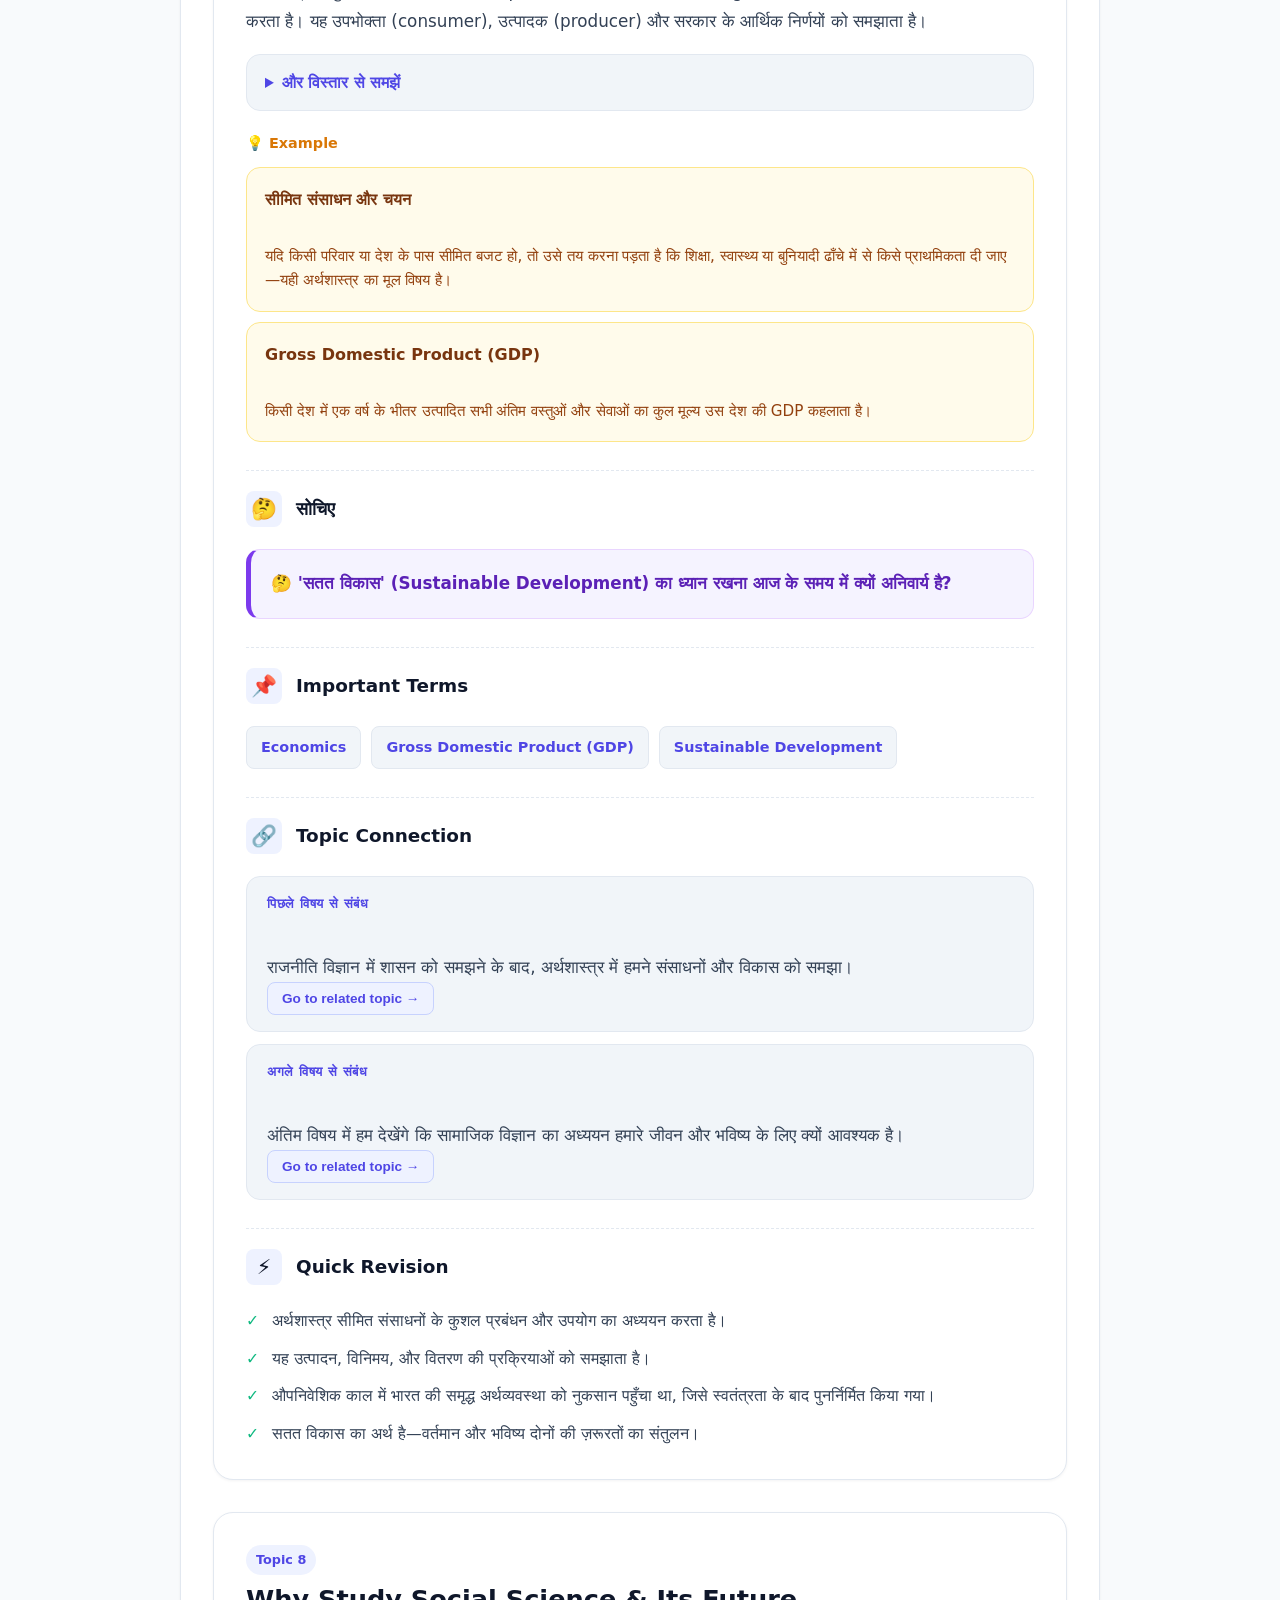
==== commit a774715c: "feat: implement chapter 1 and refine learning platform UI" ====
--- a/chapter.html
+++ b/chapter.html
@@ -14,42 +14,34 @@
 
     <header class="site-header">
         <div class="header-inner">
-
             <a href="./index.html" class="brand">
-                📚 Understanding Society
+                <span class="brand-icon">📚</span>
+                <div class="brand-text">
+                    <strong>Social Science</strong>
+                    <small>Class 9 · NCERT 2026</small>
+                </div>
             </a>
 
             <a href="./index.html" class="back-link">
                 ← All Chapters
             </a>
-
         </div>
     </header>
 
-
     <main id="chapter-content">
-
         <!-- Loading state -->
         <section id="chapter-loading" class="state-card">
             Loading chapter...
         </section>
-
     </main>
 
-
     <footer class="site-footer">
-        <p>
-            Class 9 · NCERT 2026 New Edition · Part 1
-        </p>
+        <div class="footer-inner">
+            <strong>📚 Class 9 Social Science</strong>
+            <p>NCERT 2026 New Edition · Part 1</p>
+            <small>Designed for focused learning & conceptual clarity.</small>
+        </div>
     </footer>
-
-
-    <!--
-        IMPORTANT:
-        This page uses ES Modules.
-        Run through Live Server / local HTTP server.
-        Do not directly open chapter.html with file://
-    -->
 
     <script type="module" src="./js/chapter.js"></script>
 
--- a/css/chapter.css
+++ b/css/chapter.css
@@ -1,452 +1,1511 @@
-* {
-    box-sizing: border-box;
-}
-
-html {
-    scroll-behavior: smooth;
-}
-
-body {
-    margin: 0;
-    font-family: system-ui, sans-serif;
-    background: #f6f7fb;
-    color: #1f2937;
-    line-height: 1.7;
-}
-
-.site-header {
-    position: sticky;
-    top: 0;
-    z-index: 100;
-    background: #ffffff;
-    border-bottom: 1px solid #e5e7eb;
-}
-
-.header-inner {
-    max-width: 1100px;
-    margin: auto;
-    padding: 14px 20px;
-
-    display: flex;
-    align-items: center;
-    justify-content: space-between;
-    gap: 16px;
-}
-
-.brand,
-.back-link {
-    text-decoration: none;
-    color: inherit;
-}
-
-.brand {
-    font-weight: 700;
-}
-
-main {
-    width: min(1100px, calc(100% - 32px));
-    margin: 32px auto;
-}
-
-.content-section,
-.chapter-header,
-.topic-card {
-    background: #ffffff;
-    border: 1px solid #e5e7eb;
-    border-radius: 18px;
-    padding: 24px;
-    margin-bottom: 24px;
-}
-
-.chapter-header {
-    padding: 32px;
-}
-
-.chapter-number,
-.subject-badge,
-.topic-number,
-.question-meta {
-    display: inline-block;
-    font-size: 0.8rem;
-    font-weight: 700;
-    margin-right: 8px;
-}
-
-.chapter-header h1 {
-    margin: 16px 0 4px;
-    line-height: 1.2;
-}
-
-.chapter-header h2 {
-    margin: 0;
-    font-weight: 500;
-}
-
-.section-heading {
-    display: flex;
-    align-items: center;
-    gap: 12px;
-    margin-bottom: 20px;
-}
-
-.section-heading h2,
-.section-heading h3,
-.section-heading h4 {
-    margin: 0;
-}
-
-.eyebrow {
-    margin: 0;
-    font-size: 0.75rem;
-    text-transform: uppercase;
-    letter-spacing: 0.08em;
-}
-
-.question-list,
-.terms-grid,
-.revision-grid {
-    display: grid;
-    gap: 14px;
-}
-
-.big-question {
-    display: flex;
-    gap: 12px;
-    padding: 16px;
-    background: #f8fafc;
-    border-radius: 12px;
-}
-
-.big-question p {
-    margin: 0;
-}
-
-.topic-header {
-    border-bottom: 1px solid #e5e7eb;
-    padding-bottom: 16px;
-    margin-bottom: 20px;
-}
-
-.topic-header h3 {
-    margin: 8px 0 2px;
-    font-size: 1.4rem;
-}
-
-.topic-hindi-title {
-    margin: 0;
-}
-
-.topic-section {
-    margin-top: 24px;
-}
-
-.topic-section p {
-    white-space: pre-line;
-}
-
-.deep-dive,
-.glossary-item,
-.term-card {
-    border: 1px solid #e5e7eb;
-    border-radius: 12px;
-    padding: 14px;
-    margin-top: 14px;
-}
-
-summary {
-    cursor: pointer;
-    font-weight: 600;
-}
-
-.curiosity-card {
-    padding: 16px;
-    border-left: 4px solid #7c3aed;
-    background: #faf5ff;
-    border-radius: 8px;
-}
-
-.terms-grid {
-    grid-template-columns: repeat(auto-fit, minmax(180px, 1fr));
-}
-
-.term-card {
-    margin: 0;
-}
-
-.term-details {
-    padding-top: 12px;
-}
-
-.connection-card,
-.example-card,
-.revision-card,
-.apply-question,
-.written-question,
-.mcq-card {
-    padding: 18px;
-    border: 1px solid #e5e7eb;
-    border-radius: 14px;
-    margin-top: 14px;
-}
-
-.connection-card p,
-.example-card p {
-    margin-bottom: 0;
-}
-
-.topic-jump,
-.check-answer {
-    border: 0;
-    border-radius: 8px;
-    padding: 9px 14px;
-    cursor: pointer;
-}
-
-.topic-jump {
-    margin-top: 10px;
-}
-
-.history-timeline {
-    display: flex;
-    gap: 12px;
-    overflow-x: auto;
-    padding: 20px 4px;
-}
-
-.timeline-event {
-    min-width: 180px;
-    border: 1px solid #e5e7eb;
-    background: #ffffff;
-    padding: 16px;
-    border-radius: 14px;
-    text-align: left;
-    cursor: pointer;
-}
-
-.timeline-event strong,
-.timeline-event small {
-    display: block;
-}
-
-.timeline-date {
-    font-size: 0.8rem;
-    font-weight: 700;
-}
-
-.process-step,
-.concept-node,
-.chain-node {
-    display: flex;
-    gap: 14px;
-    padding: 16px;
-    border: 1px solid #e5e7eb;
-    border-radius: 12px;
-    margin-top: 12px;
-}
-
-.process-step>span,
-.concept-node>span,
-.chain-node>span {
-    min-width: 32px;
-    height: 32px;
-    display: grid;
-    place-items: center;
-    border-radius: 50%;
-    background: #eef2ff;
-    font-weight: 700;
-}
-
-.practice-tabs {
-    display: flex;
-    gap: 8px;
-    overflow-x: auto;
-    margin-bottom: 20px;
-}
-
-.practice-tab {
-    flex-shrink: 0;
-    border: 1px solid #d1d5db;
-    background: #ffffff;
-    padding: 10px 14px;
-    border-radius: 10px;
-    cursor: pointer;
-}
-
-.practice-tab.active {
-    font-weight: 700;
-}
-
-.practice-panel {
-    display: none;
-}
-
-.practice-panel.active {
-    display: block;
-}
-
-.mcq-option {
-    display: flex;
-    gap: 10px;
-    padding: 10px;
-    cursor: pointer;
-}
-
-.mcq-feedback {
-    margin-top: 14px;
-    padding: 12px;
-    border-radius: 10px;
-}
-
-.mcq-feedback.correct {
-    background: #ecfdf5;
-}
-
-.mcq-feedback.wrong {
-    background: #fff7ed;
-}
-
-.mcq-feedback.warning {
-    background: #fefce8;
-}
-
-.glossary-search input {
-    width: 100%;
-    padding: 12px;
-    border: 1px solid #d1d5db;
-    border-radius: 10px;
-}
-
-.chapter-navigation {
-    display: grid;
-    grid-template-columns: 1fr 1fr;
-    gap: 16px;
-    margin-top: 32px;
-}
-
-.nav-card {
-    padding: 18px;
-    background: #ffffff;
-    border: 1px solid #e5e7eb;
-    border-radius: 14px;
-    text-decoration: none;
-    color: inherit;
-}
-
-.nav-card.next {
-    text-align: right;
-}
-
-.topic-highlight {
-    outline: 3px solid #a78bfa;
-    transition: outline 0.2s ease;
-}
-
-.state-card {
-    padding: 40px;
-    text-align: center;
-    background: #ffffff;
-    border-radius: 18px;
-}
-
-.site-footer {
-    text-align: center;
-    padding: 30px;
-    color: #6b7280;
-}
-
-
-@media (max-width: 640px) {
-
-    main {
-        width: min(100% - 20px, 1100px);
-        margin: 20px auto;
-    }
-
-    .content-section,
-    .chapter-header,
-    .topic-card {
-        padding: 18px;
-        border-radius: 14px;
-    }
-
-    .chapter-header {
-        padding: 22px;
-    }
-
-    .chapter-header h1 {
-        font-size: 1.7rem;
-    }
-
-    .chapter-navigation {
-        grid-template-columns: 1fr;
-    }
-
-    .nav-card.next {
-        text-align: left;
-    }
-
-    .header-inner {
-        padding: 12px;
-    }
-
-    .brand {
-        font-size: 0.9rem;
-    }
-
-    .back-link {
-        font-size: 0.85rem;
-    }
-}
-
-/* Home Page Styles */
-.chapters-grid {
-    display: grid;
-    grid-template-columns: repeat(auto-fit, minmax(300px, 1fr));
-    gap: 20px;
-    margin-top: 24px;
-}
-
-.chapter-card {
-    display: flex;
-    flex-direction: column;
-    justify-content: space-between;
-    text-decoration: none;
-    color: inherit;
-    transition: transform 0.2s ease, box-shadow 0.2s ease;
-}
-
-.chapter-card:hover {
-    transform: translateY(-3px);
-    box-shadow: 0 10px 25px -5px rgba(0, 0, 0, 0.08);
-}
-
-.chapter-card h3 {
-    margin: 12px 0 4px;
-    font-size: 1.25rem;
-}
-
-.chapter-card h4 {
-    margin: 0 0 12px;
-    font-weight: 500;
-    color: #4b5563;
-}
-
-.chapter-card p {
-    margin-bottom: 20px;
-    color: #6b7280;
-}
-
-.primary-button {
-    display: inline-block;
-    background: #4f46e5;
-    color: #ffffff;
-    padding: 10px 18px;
-    border-radius: 10px;
-    text-decoration: none;
-    font-weight: 600;
-    width: fit-content;
-}
-
-.primary-button:hover {
-    background: #4338ca;
-}+/* ==========================================================================
+   ACADEMIC LEARNING PLATFORM - DESIGN SYSTEM
+   Class 9 NCERT Social Science 2026
+   ========================================================================== */
+
+:root {
+    /* Brand Palette - Deep Indigo & Soft Violet */
+    --primary: #4f46e5;
+    --primary-hover: #4338ca;
+    --primary-light: #6366f1;
+    --primary-soft: #eef2ff;
+    --primary-soft-border: #c7d2fe;
+    
+    --secondary: #7c3aed;
+    --secondary-hover: #6d28d9;
+    --secondary-soft: #f5f3ff;
+    
+    --accent: #d97706;
+    --accent-soft: #fffbeb;
+    --accent-border: #fde68a;
+
+    /* Status Colors */
+    --success: #10b981;
+    --success-bg: #ecfdf5;
+    --success-border: #a7f3d0;
+    
+    --error: #ef4444;
+    --error-bg: #fef2f2;
+    --error-border: #fecaca;
+    
+    --warning: #f59e0b;
+    --warning-bg: #fffbeb;
+
+    /* Backgrounds & Surfaces */
+    --bg-app: #f8fafc;
+    --surface: #ffffff;
+    --surface-soft: #f1f5f9;
+    --surface-hover: #f8fafc;
+    
+    /* Text Hierarchy */
+    --text-main: #0f172a;      /* Dark charcoal for high contrast */
+    --text-subtle: #334155;    /* Medium charcoal for paragraphs */
+    --text-muted: #64748b;     /* Soft slate gray */
+    --text-inverse: #ffffff;
+
+    /* Borders & Lines */
+    --border-color: #e2e8f0;
+    --border-light: #f1f5f9;
+    --border-focus: #818cf8;
+
+    /* Typography */
+    --font-sans: system-ui, -apple-system, BlinkMacSystemFont, "Segoe UI", Roboto, "Helvetica Neue", Arial, sans-serif;
+    --font-hindi: system-ui, -apple-system, "Segoe UI", Roboto, sans-serif;
+
+    /* Elevation & Shadows */
+    --shadow-sm: 0 1px 3px 0 rgba(15, 23, 42, 0.05);
+    --shadow-md: 0 4px 12px -2px rgba(15, 23, 42, 0.08), 0 2px 4px -2px rgba(15, 23, 42, 0.04);
+    --shadow-lg: 0 12px 28px -6px rgba(15, 23, 42, 0.12), 0 4px 8px -2px rgba(15, 23, 42, 0.04);
+
+    /* Radii */
+    --radius-sm: 8px;
+    --radius-md: 14px;
+    --radius-lg: 20px;
+    --radius-full: 9999px;
+
+    /* Transitions */
+    --transition-fast: 150ms cubic-bezier(0.4, 0, 0.2, 1);
+    --transition-base: 250ms cubic-bezier(0.4, 0, 0.2, 1);
+}
+
+/* Base Reset & Smooth Scroll */
+* {
+    box-sizing: border-box;
+    margin: 0;
+    padding: 0;
+}
+
+html {
+    scroll-behavior: smooth;
+    scroll-padding-top: 80px;
+}
+
+body {
+    font-family: var(--font-sans);
+    background-color: var(--bg-app);
+    color: var(--text-main);
+    line-height: 1.75;
+    font-size: 16px;
+    -webkit-font-smoothing: antialiased;
+}
+
+/* Selection Color */
+::selection {
+    background-color: var(--primary-soft-border);
+    color: var(--primary);
+}
+
+/* ==========================================================================
+   HEADER & NAVIGATION
+   ========================================================================== */
+
+.site-header {
+    position: sticky;
+    top: 0;
+    z-index: 100;
+    background: rgba(255, 255, 255, 0.92);
+    backdrop-filter: blur(12px);
+    -webkit-backdrop-filter: blur(12px);
+    border-bottom: 1px solid var(--border-color);
+    box-shadow: var(--shadow-sm);
+}
+
+.header-inner {
+    max-width: 1100px;
+    margin: 0 auto;
+    padding: 12px 24px;
+    display: flex;
+    align-items: center;
+    justify-content: space-between;
+    gap: 16px;
+}
+
+.brand {
+    display: flex;
+    align-items: center;
+    gap: 10px;
+    text-decoration: none;
+    color: var(--text-main);
+}
+
+.brand-icon {
+    font-size: 1.6rem;
+}
+
+.brand-text strong {
+    font-size: 1.15rem;
+    font-weight: 700;
+    color: var(--primary);
+    display: block;
+    line-height: 1.2;
+}
+
+.brand-text small {
+    font-size: 0.75rem;
+    color: var(--text-muted);
+    font-weight: 500;
+}
+
+.site-nav {
+    display: flex;
+    align-items: center;
+    gap: 12px;
+}
+
+.nav-link, .back-link {
+    text-decoration: none;
+    font-size: 0.9rem;
+    font-weight: 600;
+    color: var(--text-subtle);
+    padding: 8px 14px;
+    border-radius: var(--radius-sm);
+    transition: all var(--transition-fast);
+    display: inline-flex;
+    align-items: center;
+    gap: 6px;
+}
+
+.nav-link:hover, .back-link:hover {
+    color: var(--primary);
+    background-color: var(--primary-soft);
+}
+
+.nav-link.active {
+    color: var(--primary);
+    background-color: var(--primary-soft);
+}
+
+.edition-label {
+    font-size: 0.8rem;
+    font-weight: 600;
+    color: var(--primary);
+    background: var(--primary-soft);
+    padding: 4px 12px;
+    border-radius: var(--radius-full);
+    border: 1px solid var(--primary-soft-border);
+}
+
+/* ==========================================================================
+   HOMEPAGE LAYOUT & COMPONENTS
+   ========================================================================== */
+
+main.home-container {
+    max-width: 1100px;
+    margin: 32px auto;
+    padding: 0 20px;
+}
+
+/* Hero Section */
+.hero {
+    background: linear-gradient(135deg, #ffffff 0%, #f5f3ff 100%);
+    border: 1px solid var(--border-color);
+    border-radius: var(--radius-lg);
+    padding: 40px;
+    margin-bottom: 36px;
+    box-shadow: var(--shadow-md);
+    position: relative;
+    overflow: hidden;
+}
+
+.hero::before {
+    content: "";
+    position: absolute;
+    top: 0;
+    right: 0;
+    width: 280px;
+    height: 280px;
+    background: radial-gradient(circle, rgba(99, 102, 241, 0.08) 0%, rgba(255, 255, 255, 0) 70%);
+    pointer-events: none;
+}
+
+.hero-badge {
+    display: inline-flex;
+    align-items: center;
+    gap: 6px;
+    font-size: 0.85rem;
+    font-weight: 700;
+    color: var(--primary);
+    background: var(--primary-soft);
+    border: 1px solid var(--primary-soft-border);
+    padding: 6px 14px;
+    border-radius: var(--radius-full);
+    margin-bottom: 18px;
+}
+
+.hero h1 {
+    font-size: 2.5rem;
+    font-weight: 800;
+    line-height: 1.2;
+    color: var(--text-main);
+    margin-bottom: 12px;
+}
+
+.hero h1 span.highlight-text {
+    color: var(--primary);
+    display: block;
+    font-size: 1.8rem;
+    font-weight: 700;
+    margin-top: 4px;
+}
+
+.hero-tagline {
+    font-size: 1.2rem;
+    font-weight: 600;
+    color: var(--secondary);
+    margin-bottom: 12px;
+}
+
+.hero-subtext {
+    font-size: 1rem;
+    color: var(--text-subtle);
+    max-width: 720px;
+    line-height: 1.7;
+    margin-bottom: 24px;
+}
+
+.hero-actions {
+    display: flex;
+    align-items: center;
+    gap: 16px;
+    flex-wrap: wrap;
+}
+
+.primary-button {
+    display: inline-flex;
+    align-items: center;
+    justify-content: center;
+    gap: 8px;
+    background-color: var(--primary);
+    color: var(--text-inverse);
+    padding: 12px 24px;
+    border-radius: var(--radius-md);
+    text-decoration: none;
+    font-weight: 600;
+    font-size: 0.95rem;
+    border: none;
+    cursor: pointer;
+    box-shadow: 0 4px 12px rgba(79, 70, 229, 0.25);
+    transition: all var(--transition-fast);
+}
+
+.primary-button:hover {
+    background-color: var(--primary-hover);
+    transform: translateY(-1px);
+    box-shadow: 0 6px 16px rgba(79, 70, 229, 0.35);
+}
+
+.secondary-button {
+    display: inline-flex;
+    align-items: center;
+    justify-content: center;
+    gap: 8px;
+    background-color: var(--surface);
+    color: var(--text-main);
+    padding: 12px 22px;
+    border-radius: var(--radius-md);
+    text-decoration: none;
+    font-weight: 600;
+    font-size: 0.95rem;
+    border: 1px solid var(--border-color);
+    transition: all var(--transition-fast);
+}
+
+.secondary-button:hover {
+    background-color: var(--surface-soft);
+    border-color: var(--primary-soft-border);
+    color: var(--primary);
+}
+
+/* Learning Features Section */
+.features-section {
+    margin-bottom: 40px;
+}
+
+.section-heading {
+    margin-bottom: 24px;
+}
+
+.eyebrow {
+    font-size: 0.75rem;
+    font-weight: 800;
+    text-transform: uppercase;
+    letter-spacing: 0.1em;
+    color: var(--primary);
+    margin-bottom: 4px;
+}
+
+.section-heading h2 {
+    font-size: 1.6rem;
+    font-weight: 700;
+    color: var(--text-main);
+}
+
+.section-subtext {
+    font-size: 0.95rem;
+    color: var(--text-muted);
+}
+
+.features-grid {
+    display: grid;
+    grid-template-columns: repeat(auto-fit, minmax(220px, 1fr));
+    gap: 18px;
+}
+
+.feature-card {
+    background: var(--surface);
+    border: 1px solid var(--border-color);
+    border-radius: var(--radius-md);
+    padding: 22px;
+    transition: all var(--transition-base);
+    box-shadow: var(--shadow-sm);
+}
+
+.feature-card:hover {
+    transform: translateY(-3px);
+    box-shadow: var(--shadow-md);
+    border-color: var(--primary-soft-border);
+}
+
+.feature-icon-wrapper {
+    width: 44px;
+    height: 44px;
+    border-radius: var(--radius-sm);
+    display: grid;
+    place-items: center;
+    font-size: 1.4rem;
+    margin-bottom: 14px;
+    background-color: var(--primary-soft);
+}
+
+.feature-card h3 {
+    font-size: 1.05rem;
+    font-weight: 700;
+    color: var(--text-main);
+    margin-bottom: 8px;
+}
+
+.feature-card p {
+    font-size: 0.88rem;
+    color: var(--text-subtle);
+    line-height: 1.6;
+}
+
+/* Chapters Grid (Homepage) */
+.chapters-section {
+    margin-bottom: 44px;
+}
+
+.chapters-grid {
+    display: grid;
+    grid-template-columns: repeat(auto-fit, minmax(320px, 1fr));
+    gap: 22px;
+}
+
+.chapter-card {
+    background: var(--surface);
+    border: 1px solid var(--border-color);
+    border-radius: var(--radius-lg);
+    padding: 26px;
+    display: flex;
+    flex-direction: column;
+    justify-content: space-between;
+    box-shadow: var(--shadow-sm);
+    transition: all var(--transition-base);
+}
+
+.chapter-card:hover {
+    transform: translateY(-4px);
+    box-shadow: var(--shadow-lg);
+    border-color: var(--primary-soft-border);
+}
+
+.chapter-card-top {
+    display: flex;
+    align-items: center;
+    justify-content: space-between;
+    margin-bottom: 14px;
+}
+
+.chapter-badge {
+    font-size: 0.75rem;
+    font-weight: 800;
+    color: var(--primary);
+    background: var(--primary-soft);
+    padding: 4px 10px;
+    border-radius: var(--radius-full);
+}
+
+.subject-tag {
+    font-size: 0.75rem;
+    font-weight: 700;
+    padding: 4px 10px;
+    border-radius: var(--radius-full);
+    background: var(--surface-soft);
+    color: var(--text-muted);
+}
+
+.subject-tag.foundation {
+    background: #fef3c7;
+    color: #92400e;
+}
+
+.chapter-card-body h3 {
+    font-size: 1.3rem;
+    font-weight: 700;
+    color: var(--text-main);
+    line-height: 1.3;
+    margin-bottom: 4px;
+}
+
+.chapter-card-body h4 {
+    font-size: 1.1rem;
+    font-weight: 600;
+    color: var(--text-subtle);
+    margin-bottom: 14px;
+}
+
+.chapter-card-body p {
+    font-size: 0.92rem;
+    color: var(--text-muted);
+    line-height: 1.6;
+    margin-bottom: 22px;
+}
+
+.chapter-card-footer {
+    display: flex;
+    align-items: center;
+    justify-content: space-between;
+    padding-top: 16px;
+    border-top: 1px solid var(--border-light);
+}
+
+.meta-tag {
+    font-size: 0.8rem;
+    font-weight: 600;
+    color: var(--text-muted);
+}
+
+.card-btn {
+    padding: 8px 16px;
+    font-size: 0.85rem;
+}
+
+/* Study Method Section */
+.how-section {
+    background: var(--surface);
+    border: 1px solid var(--border-color);
+    border-radius: var(--radius-lg);
+    padding: 32px;
+    margin-bottom: 40px;
+}
+
+.study-steps {
+    display: grid;
+    grid-template-columns: repeat(auto-fit, minmax(200px, 1fr));
+    gap: 20px;
+    margin-top: 20px;
+}
+
+.study-step {
+    display: flex;
+    gap: 14px;
+    align-items: flex-start;
+}
+
+.step-num {
+    font-size: 1.2rem;
+    font-weight: 800;
+    color: var(--primary);
+    background: var(--primary-soft);
+    width: 38px;
+    height: 38px;
+    border-radius: 50%;
+    display: grid;
+    place-items: center;
+    flex-shrink: 0;
+}
+
+.study-step h3 {
+    font-size: 1rem;
+    font-weight: 700;
+    margin-bottom: 4px;
+}
+
+.study-step p {
+    font-size: 0.85rem;
+    color: var(--text-subtle);
+    line-height: 1.5;
+}
+
+/* ==========================================================================
+   CHAPTER PAGE LAYOUT & STUDY ENVIRONMENT
+   ========================================================================== */
+
+main#chapter-content {
+    width: min(920px, calc(100% - 32px));
+    margin: 32px auto;
+}
+
+/* Chapter Hero Section */
+.chapter-header {
+    background: var(--surface);
+    border: 1px solid var(--border-color);
+    border-radius: var(--radius-lg);
+    padding: 36px;
+    margin-bottom: 24px;
+    box-shadow: var(--shadow-md);
+    position: relative;
+}
+
+.chapter-meta-row {
+    display: flex;
+    align-items: center;
+    gap: 10px;
+    margin-bottom: 16px;
+}
+
+.chapter-number {
+    font-size: 0.8rem;
+    font-weight: 800;
+    color: var(--primary);
+    background: var(--primary-soft);
+    padding: 4px 12px;
+    border-radius: var(--radius-full);
+    border: 1px solid var(--primary-soft-border);
+}
+
+.subject-badge {
+    font-size: 0.8rem;
+    font-weight: 700;
+    color: #92400e;
+    background: #fef3c7;
+    padding: 4px 12px;
+    border-radius: var(--radius-full);
+}
+
+.chapter-header h1 {
+    font-size: 2.2rem;
+    font-weight: 800;
+    color: var(--text-main);
+    line-height: 1.25;
+    margin-bottom: 6px;
+}
+
+.chapter-header h2 {
+    font-size: 1.4rem;
+    font-weight: 600;
+    color: var(--text-subtle);
+    margin-bottom: 18px;
+}
+
+.chapter-header p {
+    font-size: 1.05rem;
+    color: var(--text-subtle);
+    line-height: 1.75;
+}
+
+.chapter-hero-actions {
+    display: flex;
+    gap: 12px;
+    margin-top: 24px;
+    flex-wrap: wrap;
+}
+
+/* Chapter Map / Sticky Path Navigation Bar */
+.chapter-path-nav {
+    display: flex;
+    align-items: center;
+    gap: 8px;
+    background: var(--surface);
+    border: 1px solid var(--border-color);
+    padding: 8px 12px;
+    border-radius: var(--radius-md);
+    margin-bottom: 28px;
+    overflow-x: auto;
+    box-shadow: var(--shadow-sm);
+}
+
+.path-item {
+    flex-shrink: 0;
+    text-decoration: none;
+    font-size: 0.85rem;
+    font-weight: 600;
+    color: var(--text-subtle);
+    padding: 6px 14px;
+    border-radius: var(--radius-sm);
+    transition: all var(--transition-fast);
+}
+
+.path-item:hover {
+    color: var(--primary);
+    background: var(--primary-soft);
+}
+
+/* Section Cards Container */
+.content-section {
+    background: var(--surface);
+    border: 1px solid var(--border-color);
+    border-radius: var(--radius-lg);
+    padding: 32px;
+    margin-bottom: 28px;
+    box-shadow: var(--shadow-sm);
+}
+
+/* Section Headings */
+.section-heading {
+    display: flex;
+    align-items: center;
+    gap: 14px;
+    margin-bottom: 22px;
+}
+
+.section-heading > span {
+    font-size: 1.8rem;
+    background: var(--primary-soft);
+    width: 48px;
+    height: 48px;
+    border-radius: var(--radius-md);
+    display: grid;
+    place-items: center;
+    flex-shrink: 0;
+}
+
+.section-heading.small > span {
+    font-size: 1.3rem;
+    width: 36px;
+    height: 36px;
+    border-radius: var(--radius-sm);
+}
+
+.section-heading h2 {
+    font-size: 1.4rem;
+    font-weight: 700;
+    color: var(--text-main);
+}
+
+.section-heading h4 {
+    font-size: 1.15rem;
+    font-weight: 700;
+    color: var(--text-main);
+}
+
+/* Big Questions */
+.big-questions .question-list {
+    display: grid;
+    gap: 14px;
+}
+
+.big-question {
+    display: flex;
+    align-items: flex-start;
+    gap: 14px;
+    padding: 18px 20px;
+    background: var(--surface-soft);
+    border: 1px solid var(--border-light);
+    border-radius: var(--radius-md);
+    transition: transform var(--transition-fast);
+}
+
+.big-question:hover {
+    transform: translateX(4px);
+    border-color: var(--primary-soft-border);
+}
+
+.big-question > span {
+    font-size: 0.9rem;
+    font-weight: 800;
+    color: var(--primary);
+    background: var(--primary-soft);
+    width: 28px;
+    height: 28px;
+    border-radius: 50%;
+    display: grid;
+    place-items: center;
+    flex-shrink: 0;
+}
+
+.big-question p {
+    font-size: 1rem;
+    font-weight: 600;
+    color: var(--text-main);
+    margin: 0;
+}
+
+/* Chapter Overview & Learning Outcomes */
+.learning-outcomes {
+    margin-top: 18px;
+    padding-left: 0;
+    list-style: none;
+    display: grid;
+    gap: 10px;
+}
+
+.learning-outcomes li {
+    position: relative;
+    padding-left: 28px;
+    font-size: 0.98rem;
+    color: var(--text-subtle);
+}
+
+.learning-outcomes li::before {
+    content: "✓";
+    position: absolute;
+    left: 0;
+    top: 0;
+    color: var(--success);
+    font-weight: 800;
+}
+
+/* ==========================================================================
+   TOPIC CARD READABILITY & STRUCTURE
+   ========================================================================== */
+
+.topic-card {
+    background: var(--surface);
+    border: 1px solid var(--border-color);
+    border-radius: var(--radius-lg);
+    padding: 32px;
+    margin-bottom: 32px;
+    box-shadow: var(--shadow-sm);
+}
+
+.topic-header {
+    border-bottom: 2px solid var(--border-light);
+    padding-bottom: 18px;
+    margin-bottom: 24px;
+}
+
+.topic-number {
+    font-size: 0.8rem;
+    font-weight: 800;
+    color: var(--primary);
+    background: var(--primary-soft);
+    padding: 4px 10px;
+    border-radius: var(--radius-full);
+    display: inline-block;
+    margin-bottom: 8px;
+}
+
+.topic-header h3 {
+    font-size: 1.6rem;
+    font-weight: 800;
+    color: var(--text-main);
+    line-height: 1.3;
+    margin-bottom: 4px;
+}
+
+.topic-hindi-title {
+    font-size: 1.25rem;
+    font-weight: 600;
+    color: var(--secondary);
+    margin: 0;
+}
+
+.topic-introduction {
+    font-size: 1.05rem;
+    font-weight: 500;
+    color: var(--text-subtle);
+    background: var(--surface-soft);
+    padding: 16px 20px;
+    border-radius: var(--radius-md);
+    border-left: 4px solid var(--primary-light);
+    margin-bottom: 24px;
+}
+
+.topic-section {
+    margin-top: 28px;
+    padding-top: 20px;
+    border-top: 1px dashed var(--border-color);
+}
+
+.topic-section:first-of-type {
+    border-top: none;
+    padding-top: 0;
+}
+
+.topic-section p {
+    font-size: 1.05rem;
+    color: var(--text-subtle);
+    line-height: 1.8;
+    white-space: pre-line;
+}
+
+/* Accordion Deep Dive */
+details.deep-dive {
+    margin-top: 18px;
+    background: var(--surface-soft);
+    border: 1px solid var(--border-color);
+    border-radius: var(--radius-md);
+    padding: 14px 18px;
+}
+
+details.deep-dive summary {
+    font-weight: 700;
+    font-size: 0.98rem;
+    color: var(--primary);
+    cursor: pointer;
+    user-select: none;
+    outline: none;
+}
+
+details.deep-dive p {
+    margin-top: 12px;
+    font-size: 1rem;
+    color: var(--text-subtle);
+}
+
+/* Examples Cards */
+.examples {
+    margin-top: 20px;
+}
+
+.examples h5 {
+    font-size: 0.9rem;
+    font-weight: 700;
+    color: var(--accent);
+    margin-bottom: 10px;
+}
+
+.example-card {
+    background: var(--accent-soft);
+    border: 1px solid var(--accent-border);
+    border-radius: var(--radius-md);
+    padding: 18px;
+    margin-top: 10px;
+}
+
+.example-card strong {
+    font-size: 1rem;
+    color: #78350f;
+    display: block;
+    margin-bottom: 6px;
+}
+
+.example-card p {
+    font-size: 0.95rem;
+    color: #92400e;
+    margin: 0;
+    line-height: 1.6;
+}
+
+/* Curiosity Questions (Highlighted container) */
+.curiosity-card {
+    background: var(--secondary-soft);
+    border: 1px solid #e9d5ff;
+    border-left: 5px solid var(--secondary);
+    border-radius: var(--radius-md);
+    padding: 20px;
+    margin-top: 12px;
+    transition: transform var(--transition-fast);
+}
+
+.curiosity-card:hover {
+    transform: translateY(-2px);
+    border-left-color: var(--primary);
+}
+
+.curiosity-card span {
+    font-size: 1.05rem;
+    font-weight: 600;
+    color: #5b21b6;
+    line-height: 1.6;
+}
+
+/* Important Terms (Interactive Chips) */
+.terms-grid {
+    display: flex;
+    flex-wrap: wrap;
+    gap: 10px;
+    margin-top: 14px;
+}
+
+details.term-card {
+    background: var(--surface-soft);
+    border: 1px solid var(--border-color);
+    border-radius: var(--radius-sm);
+    padding: 8px 14px;
+    transition: all var(--transition-fast);
+    cursor: pointer;
+}
+
+details.term-card[open] {
+    width: 100%;
+    background: var(--surface);
+    border-color: var(--primary-soft-border);
+    box-shadow: var(--shadow-sm);
+}
+
+details.term-card summary {
+    font-size: 0.9rem;
+    font-weight: 700;
+    color: var(--primary);
+    list-style: none;
+}
+
+.term-details {
+    padding-top: 10px;
+    margin-top: 10px;
+    border-top: 1px solid var(--border-light);
+}
+
+.term-details strong {
+    font-size: 1rem;
+    color: var(--text-main);
+    display: block;
+    margin-bottom: 4px;
+}
+
+.term-details p {
+    font-size: 0.92rem;
+    color: var(--text-subtle);
+    margin-bottom: 6px;
+}
+
+.term-details small {
+    font-size: 0.82rem;
+    color: var(--text-muted);
+}
+
+/* Topic Connections */
+.connection-list {
+    display: grid;
+    gap: 12px;
+    margin-top: 12px;
+}
+
+.connection-card {
+    background: var(--surface-soft);
+    border: 1px solid var(--border-color);
+    border-radius: var(--radius-md);
+    padding: 16px 20px;
+}
+
+.connection-type {
+    font-size: 0.8rem;
+    font-weight: 800;
+    text-transform: uppercase;
+    letter-spacing: 0.05em;
+    color: var(--primary);
+    margin-bottom: 6px;
+    display: block;
+}
+
+.topic-jump {
+    background: var(--primary-soft);
+    color: var(--primary);
+    border: 1px solid var(--primary-soft-border);
+    border-radius: var(--radius-sm);
+    padding: 8px 14px;
+    font-size: 0.85rem;
+    font-weight: 700;
+    cursor: pointer;
+    transition: all var(--transition-fast);
+}
+
+.topic-jump:hover {
+    background: var(--primary);
+    color: var(--text-inverse);
+}
+
+/* Quick Revision bullets in Topic */
+.quick-revision ul {
+    list-style: none;
+    padding: 0;
+    display: grid;
+    gap: 10px;
+}
+
+.quick-revision li {
+    position: relative;
+    padding-left: 26px;
+    font-size: 0.98rem;
+    color: var(--text-subtle);
+}
+
+.quick-revision li::before {
+    content: "✓";
+    position: absolute;
+    left: 0;
+    top: 0;
+    color: var(--success);
+    font-weight: 800;
+}
+
+/* ==========================================================================
+   GLOSSARY EXPERIENCE
+   ========================================================================== */
+
+.glossary-search input {
+    width: 100%;
+    padding: 14px 18px;
+    border: 1px solid var(--border-color);
+    border-radius: var(--radius-md);
+    font-size: 1rem;
+    background: var(--surface-soft);
+    transition: all var(--transition-fast);
+    margin-bottom: 20px;
+}
+
+.glossary-search input:focus {
+    outline: none;
+    background: var(--surface);
+    border-color: var(--primary);
+    box-shadow: 0 0 0 3px rgba(79, 70, 229, 0.15);
+}
+
+.glossary-grid {
+    display: grid;
+    grid-template-columns: repeat(auto-fit, minmax(280px, 1fr));
+    gap: 16px;
+}
+
+.glossary-item {
+    background: var(--surface);
+    border: 1px solid var(--border-color);
+    border-radius: var(--radius-md);
+    padding: 20px;
+    margin: 0;
+}
+
+.glossary-term {
+    display: flex;
+    align-items: baseline;
+    gap: 8px;
+    margin-bottom: 8px;
+}
+
+.glossary-term strong {
+    font-size: 1.1rem;
+    color: var(--primary);
+}
+
+.glossary-term span {
+    font-size: 0.95rem;
+    color: var(--text-subtle);
+    font-weight: 600;
+}
+
+.glossary-definition {
+    font-size: 0.92rem;
+    color: var(--text-subtle);
+    line-height: 1.6;
+    margin: 0;
+}
+
+/* ==========================================================================
+   PRACTICE UI DASHBOARD
+   ========================================================================== */
+
+.practice-tabs {
+    display: flex;
+    gap: 8px;
+    overflow-x: auto;
+    padding-bottom: 6px;
+    margin-bottom: 24px;
+    border-bottom: 2px solid var(--border-light);
+}
+
+.practice-tab {
+    flex-shrink: 0;
+    border: 1px solid var(--border-color);
+    background: var(--surface-soft);
+    color: var(--text-subtle);
+    padding: 10px 18px;
+    border-radius: var(--radius-md);
+    font-weight: 600;
+    font-size: 0.9rem;
+    cursor: pointer;
+    transition: all var(--transition-fast);
+}
+
+.practice-tab:hover {
+    background: var(--surface);
+    color: var(--primary);
+}
+
+.practice-tab.active {
+    background: var(--primary);
+    color: var(--text-inverse);
+    border-color: var(--primary);
+    box-shadow: var(--shadow-sm);
+}
+
+.practice-panel {
+    display: none;
+}
+
+.practice-panel.active {
+    display: block;
+}
+
+/* MCQ Cards */
+.mcq-card {
+    background: var(--surface);
+    border: 1px solid var(--border-color);
+    border-radius: var(--radius-md);
+    padding: 24px;
+    margin-bottom: 20px;
+}
+
+.question-number {
+    font-size: 0.75rem;
+    font-weight: 800;
+    text-transform: uppercase;
+    color: var(--primary);
+    margin-bottom: 6px;
+}
+
+.mcq-card h3 {
+    font-size: 1.15rem;
+    font-weight: 700;
+    color: var(--text-main);
+    margin-bottom: 18px;
+    line-height: 1.5;
+}
+
+.mcq-options {
+    display: grid;
+    gap: 10px;
+    margin-bottom: 18px;
+}
+
+.mcq-option {
+    display: flex;
+    align-items: center;
+    gap: 12px;
+    padding: 12px 16px;
+    border: 1px solid var(--border-color);
+    border-radius: var(--radius-sm);
+    background: var(--surface-soft);
+    cursor: pointer;
+    transition: all var(--transition-fast);
+}
+
+.mcq-option:hover {
+    border-color: var(--primary-soft-border);
+    background: var(--primary-soft);
+}
+
+.mcq-option input[type="radio"] {
+    accent-color: var(--primary);
+    width: 18px;
+    height: 18px;
+}
+
+.mcq-option span {
+    font-size: 0.98rem;
+    color: var(--text-main);
+}
+
+.check-answer {
+    background: var(--primary-soft);
+    color: var(--primary);
+    border: 1px solid var(--primary-soft-border);
+    border-radius: var(--radius-sm);
+    padding: 10px 18px;
+    font-size: 0.9rem;
+    font-weight: 700;
+    cursor: pointer;
+    transition: all var(--transition-fast);
+}
+
+.check-answer:hover {
+    background: var(--primary);
+    color: var(--text-inverse);
+}
+
+.mcq-feedback {
+    margin-top: 16px;
+    padding: 16px;
+    border-radius: var(--radius-md);
+    font-size: 0.95rem;
+    line-height: 1.6;
+}
+
+.mcq-feedback.correct {
+    background: var(--success-bg);
+    border: 1px solid var(--success-border);
+    color: #065f46;
+}
+
+.mcq-feedback.wrong {
+    background: var(--error-bg);
+    border: 1px solid var(--error-border);
+    color: #991b1b;
+}
+
+.mcq-feedback.warning {
+    background: var(--warning-bg);
+    border: 1px solid #fde68a;
+    color: #92400e;
+}
+
+/* Written Questions Cards */
+.written-question {
+    background: var(--surface);
+    border: 1px solid var(--border-color);
+    border-radius: var(--radius-md);
+    padding: 24px;
+    margin-bottom: 20px;
+}
+
+.written-question-header {
+    display: flex;
+    justify-content: space-between;
+    align-items: center;
+    margin-bottom: 12px;
+}
+
+.marks-badge {
+    font-size: 0.75rem;
+    font-weight: 800;
+    background: var(--accent-soft);
+    color: var(--accent);
+    border: 1px solid var(--accent-border);
+    padding: 4px 10px;
+    border-radius: var(--radius-full);
+}
+
+.written-question h3 {
+    font-size: 1.1rem;
+    font-weight: 700;
+    color: var(--text-main);
+    margin-bottom: 16px;
+}
+
+details.answer-details {
+    margin-top: 14px;
+    background: var(--surface-soft);
+    border: 1px solid var(--border-color);
+    border-radius: var(--radius-md);
+    padding: 14px 18px;
+}
+
+details.answer-details summary {
+    font-weight: 700;
+    font-size: 0.9rem;
+    color: var(--primary);
+    cursor: pointer;
+}
+
+.model-answer-content {
+    margin-top: 14px;
+    font-size: 0.98rem;
+    color: var(--text-subtle);
+    line-height: 1.7;
+}
+
+/* 5-Mark Question Structured Display */
+.five-mark-answer {
+    display: grid;
+    gap: 14px;
+    margin-top: 12px;
+}
+
+.answer-intro, .answer-conclusion {
+    background: var(--surface-soft);
+    padding: 14px 18px;
+    border-radius: var(--radius-sm);
+    font-size: 0.95rem;
+}
+
+.answer-points {
+    display: grid;
+    gap: 10px;
+}
+
+.answer-point {
+    border-left: 3px solid var(--primary);
+    padding-left: 14px;
+    margin-top: 8px;
+}
+
+.answer-point strong {
+    color: var(--primary);
+    font-size: 0.98rem;
+    display: block;
+    margin-bottom: 4px;
+}
+
+/* ==========================================================================
+   SUBJECT UX (History, Geography, Political Science, Economics)
+   ========================================================================== */
+
+/* History Timeline */
+.history-timeline {
+    display: flex;
+    gap: 14px;
+    overflow-x: auto;
+    padding: 16px 4px;
+    margin-top: 14px;
+}
+
+.timeline-event {
+    min-width: 220px;
+    background: var(--surface-soft);
+    border: 1px solid var(--border-color);
+    border-radius: var(--radius-md);
+    padding: 16px;
+    text-align: left;
+    cursor: pointer;
+    transition: all var(--transition-fast);
+}
+
+.timeline-event:hover {
+    border-color: var(--primary-soft-border);
+    transform: translateY(-2px);
+    background: var(--surface);
+}
+
+.timeline-date {
+    font-size: 0.8rem;
+    font-weight: 800;
+    color: var(--primary);
+}
+
+/* Geography Processes */
+.process-step {
+    display: flex;
+    gap: 14px;
+    padding: 16px;
+    border: 1px solid var(--border-color);
+    border-radius: var(--radius-md);
+    background: var(--surface-soft);
+    margin-top: 10px;
+}
+
+.process-step > span {
+    min-width: 32px;
+    height: 32px;
+    border-radius: 50%;
+    background: var(--primary-soft);
+    color: var(--primary);
+    font-weight: 800;
+    display: grid;
+    place-items: center;
+}
+
+/* Political Science Concept Nodes */
+.concept-node {
+    display: flex;
+    gap: 14px;
+    padding: 18px;
+    border: 1px solid var(--border-color);
+    border-radius: var(--radius-md);
+    background: var(--surface-soft);
+    margin-top: 12px;
+}
+
+.concept-node > span {
+    width: 32px;
+    height: 32px;
+    border-radius: 50%;
+    background: var(--secondary-soft);
+    color: var(--secondary);
+    font-weight: 800;
+    display: grid;
+    place-items: center;
+    flex-shrink: 0;
+}
+
+/* Economics Concept Chains */
+.chain-node {
+    display: flex;
+    gap: 14px;
+    padding: 16px;
+    border: 1px solid var(--border-color);
+    border-radius: var(--radius-md);
+    background: var(--surface-soft);
+    margin-top: 10px;
+}
+
+.chain-node > span {
+    width: 32px;
+    height: 32px;
+    border-radius: 50%;
+    background: var(--accent-soft);
+    color: var(--accent);
+    font-weight: 800;
+    display: grid;
+    place-items: center;
+    flex-shrink: 0;
+}
+
+/* Highlight Effect for Topic Scroll */
+.topic-highlight {
+    outline: 3px solid var(--primary-light);
+    box-shadow: 0 0 0 6px var(--primary-soft);
+    transition: all 0.3s ease;
+}
+
+/* State Card / Error State */
+.state-card {
+    padding: 48px 24px;
+    text-align: center;
+    background: var(--surface);
+    border: 1px solid var(--border-color);
+    border-radius: var(--radius-lg);
+    margin: 32px 0;
+}
+
+/* Footer */
+.site-footer {
+    text-align: center;
+    padding: 40px 20px;
+    color: var(--text-muted);
+    font-size: 0.9rem;
+    border-top: 1px solid var(--border-color);
+    background: var(--surface);
+    margin-top: 60px;
+}
+
+/* ==========================================================================
+   RESPONSIVE DESIGN (375px - 1280px+)
+   ========================================================================== */
+
+@media (max-width: 768px) {
+    .header-inner {
+        padding: 10px 16px;
+    }
+
+    .hero {
+        padding: 24px 20px;
+    }
+
+    .hero h1 {
+        font-size: 1.8rem;
+    }
+
+    .hero h1 span.highlight-text {
+        font-size: 1.4rem;
+    }
+
+    .chapter-header {
+        padding: 24px 20px;
+    }
+
+    .chapter-header h1 {
+        font-size: 1.7rem;
+    }
+
+    .topic-card, .content-section {
+        padding: 20px 16px;
+        border-radius: var(--radius-md);
+    }
+
+    .topic-header h3 {
+        font-size: 1.35rem;
+    }
+
+    .features-grid {
+        grid-template-columns: 1fr;
+    }
+
+    .chapters-grid {
+        grid-template-columns: 1fr;
+    }
+
+    .chapter-navigation {
+        grid-template-columns: 1fr;
+    }
+}
